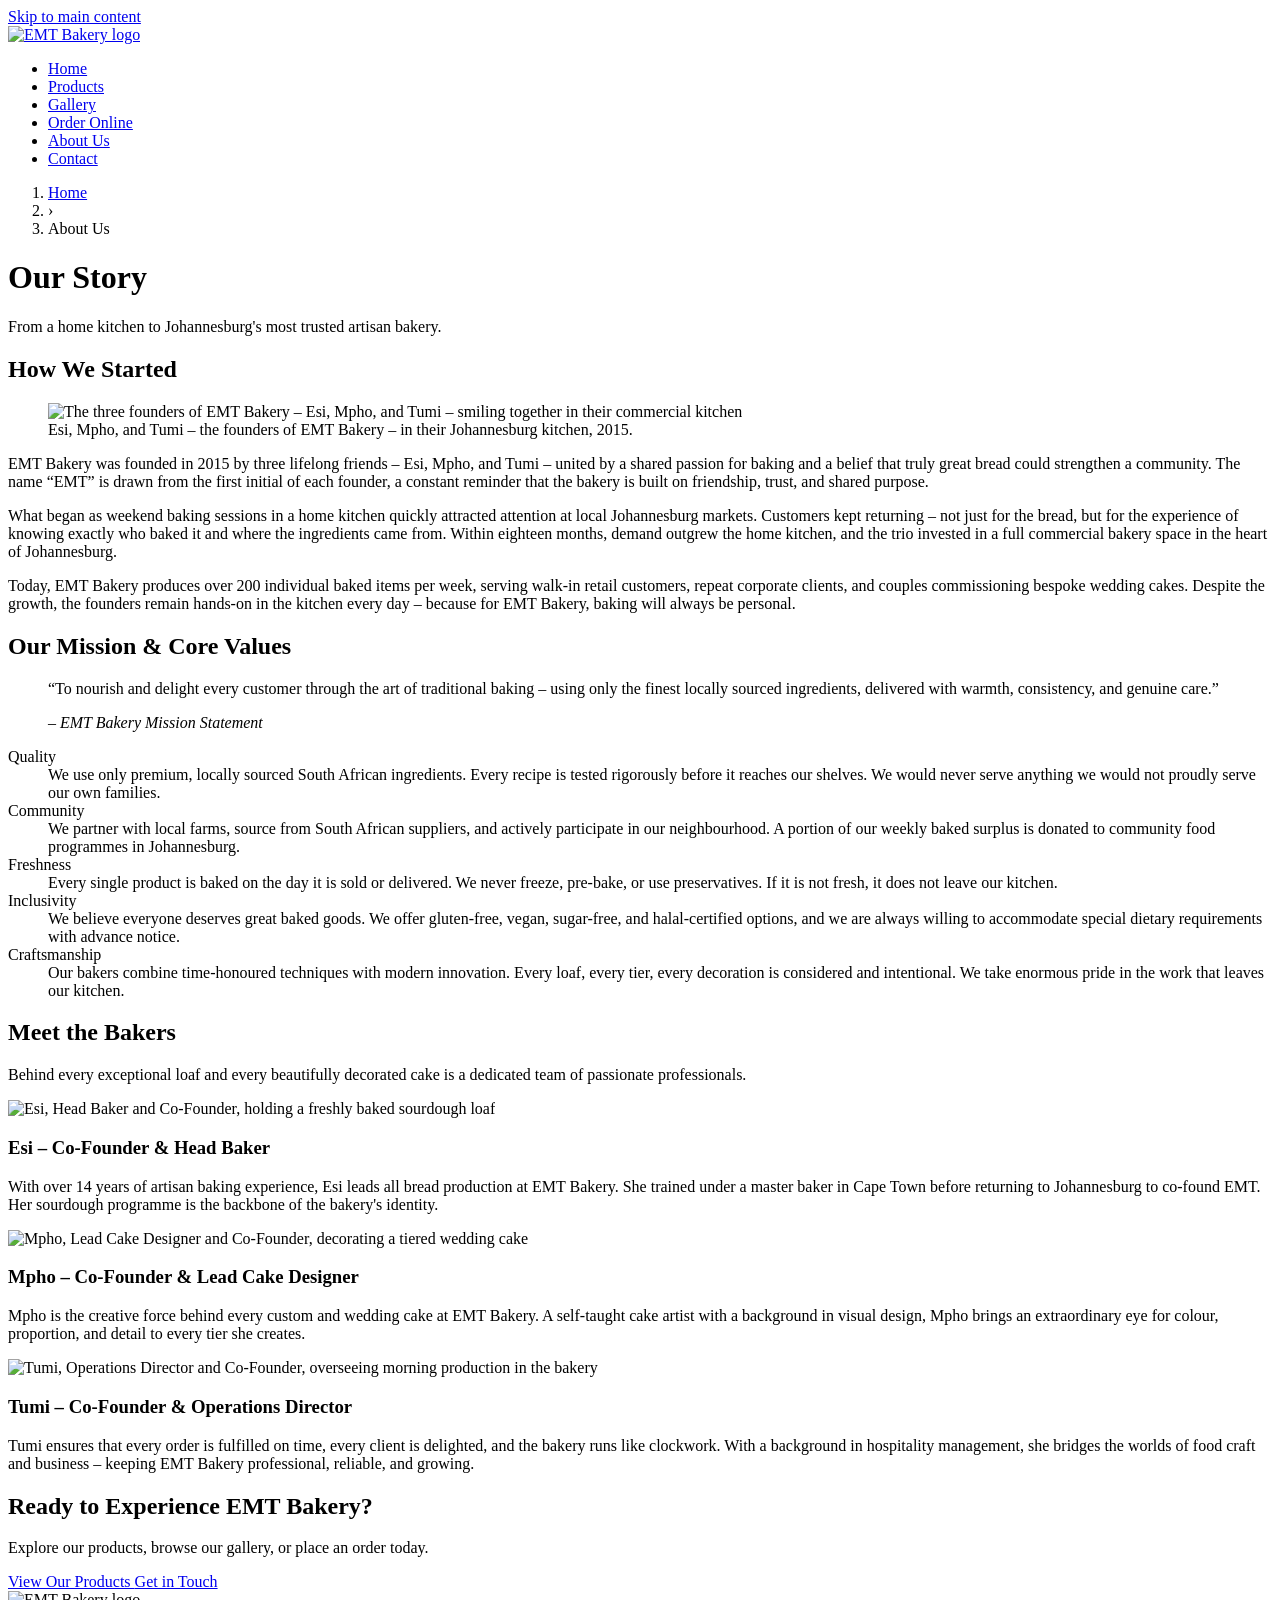
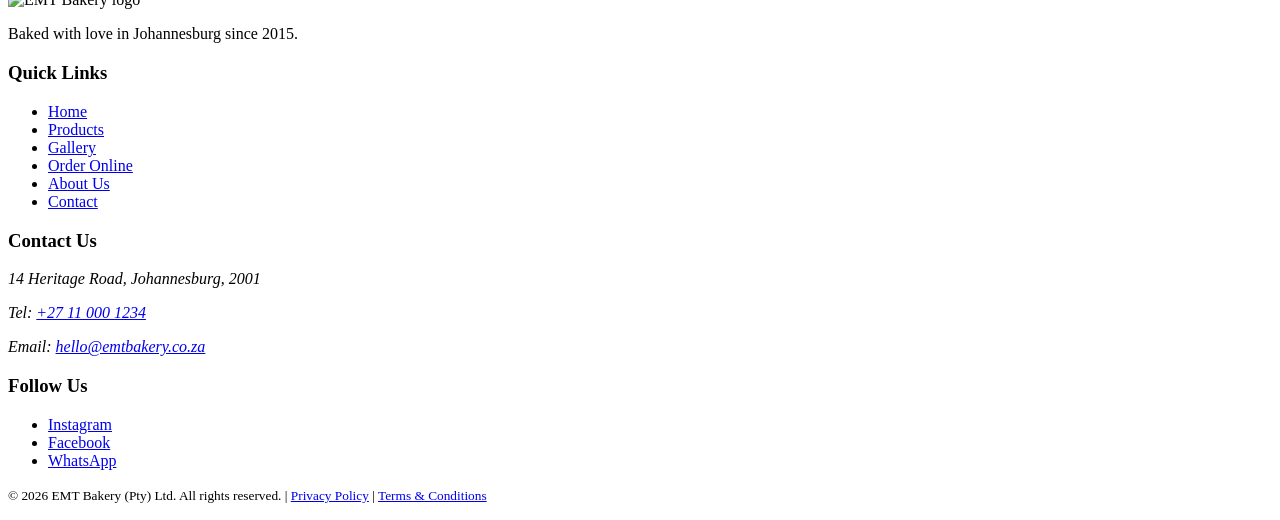
==== about.html @ eea83c15 "Add files via upload Part One: HTML skeleton, folder structure, and project planning files"" ====
<!DOCTYPE html>
<!--
  ============================================================
  FILE        : about.html
  PROJECT     : EMT Bakery – Official Website
  PAGE        : About Us
  AUTHOR      : [Student Name] | IIE Rosebank College
  MODULE      : WEDE5020 – Web Development
  DATE        : April 2026
  DESCRIPTION : Semantic HTML5 About Us page shell.
                Covers the bakery's history, mission,
                core values, and team introductions.
  ============================================================
-->
<html lang="en">

<head>
  <meta charset="UTF-8">
  <meta name="viewport" content="width=device-width, initial-scale=1.0">
  <meta http-equiv="X-UA-Compatible" content="IE=edge">

  <!--
    Unique description per page: This page focuses on brand story
    and trust-building keywords ("local", "Johannesburg", "artisan").
  -->
  <meta name="description"
        content="Learn about EMT Bakery – our story, our bakers, and our commitment to quality artisan baking in Johannesburg since 2015.">

  <meta name="keywords"
        content="about EMT Bakery, bakery Johannesburg history, artisan bakers, local bakery story, fresh bread Johannesburg">

  <meta name="author"  content="EMT Bakery">
  <meta name="robots"  content="index, follow">

  <!-- Open Graph -->
  <meta property="og:type"        content="website">
  <meta property="og:site_name"   content="EMT Bakery">
  <meta property="og:title"       content="About Us | EMT Bakery – Our Story &amp; Team">
  <meta property="og:description" content="Meet the passionate bakers behind EMT Bakery and discover our journey from home kitchen to Johannesburg favourite.">
  <meta property="og:url"         content="https://www.emtbakery.co.za/about.html">
  <meta property="og:image"       content="https://www.emtbakery.co.za/images/founders.jpg">
  <meta property="og:locale"      content="en_ZA">

  <title>About Us | EMT Bakery – Our Story &amp; Team</title>

  <link rel="canonical" href="https://www.emtbakery.co.za/about.html">
  <link rel="icon"      href="favicon.ico" type="image/x-icon">

  <!-- <link rel="stylesheet" href="css/style.css"> -->
  <!-- <link rel="stylesheet" href="css/responsive.css"> -->
</head>

<body>

  <a class="skip-link" href="#main-content">Skip to main content</a>

  <!-- ============================================================
       NAVIGATION
       aria-current="page" is placed on the About Us link because
       this is the active page. All other links have no aria-current.
       ============================================================ -->
  <nav role="navigation" aria-label="Primary Navigation">
    <div class="nav-brand">
      <a href="index.html" aria-label="EMT Bakery – return to home page">
        <img src="images/logo.png"
             alt="EMT Bakery logo"
             width="150"
             height="60"
             loading="eager">
      </a>
    </div>
    <ul role="list">
      <li><a href="index.html">Home</a></li>
      <li><a href="products.html">Products</a></li>
      <li><a href="gallery.html">Gallery</a></li>
      <li><a href="order.html">Order Online</a></li>
      <li><a href="about.html" aria-current="page">About Us</a></li>
      <li><a href="contact.html">Contact</a></li>
    </ul>
  </nav>

  <!-- ============================================================
       PAGE HEADER
       On inner pages, the <header> serves as a page banner
       with the page title and a breadcrumb trail.
       ============================================================ -->
  <header role="banner" class="page-header">
    <!--
      Breadcrumb navigation: Helps users understand their location
      within the website hierarchy. Also improves SEO by
      generating breadcrumb rich snippets in Google results.
      aria-label="Breadcrumb" identifies it as a breadcrumb nav.
    -->
    <nav aria-label="Breadcrumb" class="breadcrumb">
      <ol role="list">
        <li><a href="index.html">Home</a></li>
        <!--
          aria-hidden="true" on the separator means screen readers
          skip the decorative chevron character.
        -->
        <li aria-hidden="true" class="separator">&rsaquo;</li>
        <!--
          aria-current="page" on the last breadcrumb item identifies
          the current page within the breadcrumb trail.
        -->
        <li><span aria-current="page">About Us</span></li>
      </ol>
    </nav>
    <h1>Our Story</h1>
    <p class="page-subheading">
      From a home kitchen to Johannesburg's most trusted artisan bakery.
    </p>
  </header>

  <!-- ============================================================
       MAIN CONTENT
       ============================================================ -->
  <main id="main-content" role="main">

    <!-- ── SECTION 1: HISTORY ──────────────────────────────────── -->
    <section aria-labelledby="history-heading" class="about-section">

      <h2 id="history-heading">How We Started</h2>

      <!--
        <figure> and <figcaption> are the correct semantic pair
        for images with captions. The figcaption supplements the
        alt text and provides visible context for all users.
      -->
      <figure class="about-figure">
        <img src="images/founders.jpg"
             alt="The three founders of EMT Bakery – Esi, Mpho, and Tumi – smiling together in their commercial kitchen"
             width="700"
             height="450"
             loading="lazy">
        <figcaption>
          Esi, Mpho, and Tumi – the founders of EMT Bakery – in their Johannesburg kitchen, 2015.
        </figcaption>
      </figure>

      <p>
        EMT Bakery was founded in 2015 by three lifelong friends – Esi, Mpho, and Tumi –
        united by a shared passion for baking and a belief that truly great bread could
        strengthen a community. The name &ldquo;EMT&rdquo; is drawn from the first initial
        of each founder, a constant reminder that the bakery is built on friendship,
        trust, and shared purpose.
      </p>
      <p>
        What began as weekend baking sessions in a home kitchen quickly attracted
        attention at local Johannesburg markets. Customers kept returning – not just
        for the bread, but for the experience of knowing exactly who baked it and
        where the ingredients came from. Within eighteen months, demand outgrew
        the home kitchen, and the trio invested in a full commercial bakery space
        in the heart of Johannesburg.
      </p>
      <p>
        Today, EMT Bakery produces over 200 individual baked items per week, serving
        walk-in retail customers, repeat corporate clients, and couples commissioning
        bespoke wedding cakes. Despite the growth, the founders remain hands-on in
        the kitchen every day – because for EMT Bakery, baking will always be personal.
      </p>

    </section><!-- /.about-section -->


    <!-- ── SECTION 2: MISSION & VALUES ─────────────────────────── -->
    <section aria-labelledby="mission-heading" class="mission-section">

      <h2 id="mission-heading">Our Mission &amp; Core Values</h2>

      <!--
        <blockquote> is the semantically correct element for
        an extended quotation. The mission statement is a formal
        declaration that warrants this treatment.
      -->
      <blockquote class="mission-statement">
        <p>
          &ldquo;To nourish and delight every customer through the art of traditional
          baking – using only the finest locally sourced ingredients, delivered with
          warmth, consistency, and genuine care.&rdquo;
        </p>
        <footer>
          <cite>– EMT Bakery Mission Statement</cite>
        </footer>
      </blockquote>

      <!--
        <dl> (Description List) is the correct semantic structure for
        term-definition pairs such as values and their explanations.
        It is more appropriate here than <ul> because each value
        has a corresponding definition.
      -->
      <dl class="values-list">

        <dt>Quality</dt>
        <dd>
          We use only premium, locally sourced South African ingredients.
          Every recipe is tested rigorously before it reaches our shelves.
          We would never serve anything we would not proudly serve our own families.
        </dd>

        <dt>Community</dt>
        <dd>
          We partner with local farms, source from South African suppliers,
          and actively participate in our neighbourhood. A portion of our weekly
          baked surplus is donated to community food programmes in Johannesburg.
        </dd>

        <dt>Freshness</dt>
        <dd>
          Every single product is baked on the day it is sold or delivered.
          We never freeze, pre-bake, or use preservatives. If it is not fresh,
          it does not leave our kitchen.
        </dd>

        <dt>Inclusivity</dt>
        <dd>
          We believe everyone deserves great baked goods. We offer
          gluten-free, vegan, sugar-free, and halal-certified options,
          and we are always willing to accommodate special dietary requirements
          with advance notice.
        </dd>

        <dt>Craftsmanship</dt>
        <dd>
          Our bakers combine time-honoured techniques with modern innovation.
          Every loaf, every tier, every decoration is considered and intentional.
          We take enormous pride in the work that leaves our kitchen.
        </dd>

      </dl>

    </section><!-- /.mission-section -->


    <!-- ── SECTION 3: MEET THE TEAM ─────────────────────────────── -->
    <section aria-labelledby="team-heading" class="team-section">

      <h2 id="team-heading">Meet the Bakers</h2>

      <p class="section-intro">
        Behind every exceptional loaf and every beautifully decorated cake
        is a dedicated team of passionate professionals.
      </p>

      <!--
        Each team member is an <article> – a self-contained,
        independently reusable piece of content.
      -->

      <article class="team-card" aria-labelledby="baker-esi">
        <img src="images/baker-esi.jpg"
             alt="Esi, Head Baker and Co-Founder, holding a freshly baked sourdough loaf"
             width="300"
             height="300"
             loading="lazy">
        <div class="team-card-content">
          <h3 id="baker-esi">Esi – Co-Founder &amp; Head Baker</h3>
          <p>
            With over 14 years of artisan baking experience, Esi leads all bread production
            at EMT Bakery. She trained under a master baker in Cape Town before returning
            to Johannesburg to co-found EMT. Her sourdough programme is the backbone of
            the bakery's identity.
          </p>
        </div>
      </article>

      <article class="team-card" aria-labelledby="baker-mpho">
        <img src="images/baker-mpho.jpg"
             alt="Mpho, Lead Cake Designer and Co-Founder, decorating a tiered wedding cake"
             width="300"
             height="300"
             loading="lazy">
        <div class="team-card-content">
          <h3 id="baker-mpho">Mpho – Co-Founder &amp; Lead Cake Designer</h3>
          <p>
            Mpho is the creative force behind every custom and wedding cake at EMT Bakery.
            A self-taught cake artist with a background in visual design, Mpho brings an
            extraordinary eye for colour, proportion, and detail to every tier she creates.
          </p>
        </div>
      </article>

      <article class="team-card" aria-labelledby="baker-tumi">
        <img src="images/baker-tumi.jpg"
             alt="Tumi, Operations Director and Co-Founder, overseeing morning production in the bakery"
             width="300"
             height="300"
             loading="lazy">
        <div class="team-card-content">
          <h3 id="baker-tumi">Tumi – Co-Founder &amp; Operations Director</h3>
          <p>
            Tumi ensures that every order is fulfilled on time, every client is delighted,
            and the bakery runs like clockwork. With a background in hospitality management,
            she bridges the worlds of food craft and business – keeping EMT Bakery
            professional, reliable, and growing.
          </p>
        </div>
      </article>

    </section><!-- /.team-section -->


    <!-- ── SECTION 4: CALL TO ACTION ───────────────────────────── -->
    <section aria-labelledby="cta-about-heading" class="cta-section">
      <h2 id="cta-about-heading">Ready to Experience EMT Bakery?</h2>
      <p>Explore our products, browse our gallery, or place an order today.</p>
      <a href="products.html" class="btn btn-primary" role="button">
        View Our Products
      </a>
      <a href="contact.html" class="btn btn-secondary" role="button">
        Get in Touch
      </a>
    </section>

  </main><!-- /#main-content -->


  <!-- ============================================================
       FOOTER (consistent across all pages)
       ============================================================ -->
  <footer role="contentinfo" class="site-footer">
    <div class="footer-grid">

      <div class="footer-brand">
        <img src="images/logo-white.png"
             alt="EMT Bakery logo"
             width="120"
             height="48"
             loading="lazy">
        <p>Baked with love in Johannesburg since 2015.</p>
      </div>

      <div class="footer-nav">
        <h3>Quick Links</h3>
        <nav aria-label="Footer Navigation">
          <ul role="list">
            <li><a href="index.html">Home</a></li>
            <li><a href="products.html">Products</a></li>
            <li><a href="gallery.html">Gallery</a></li>
            <li><a href="order.html">Order Online</a></li>
            <li><a href="about.html">About Us</a></li>
            <li><a href="contact.html">Contact</a></li>
          </ul>
        </nav>
      </div>

      <div class="footer-contact">
        <h3>Contact Us</h3>
        <address>
          <p>14 Heritage Road, Johannesburg, 2001</p>
          <p>Tel: <a href="tel:+27110001234">+27 11 000 1234</a></p>
          <p>Email: <a href="mailto:hello@emtbakery.co.za">hello@emtbakery.co.za</a></p>
        </address>
      </div>

      <div class="footer-social">
        <h3>Follow Us</h3>
        <ul role="list" class="social-links">
          <li><a href="https://www.instagram.com/emtbakery" target="_blank" rel="noopener noreferrer" aria-label="Follow EMT Bakery on Instagram (opens in new tab)">Instagram</a></li>
          <li><a href="https://www.facebook.com/emtbakery" target="_blank" rel="noopener noreferrer" aria-label="Follow EMT Bakery on Facebook (opens in new tab)">Facebook</a></li>
          <li><a href="https://wa.me/27820001234" target="_blank" rel="noopener noreferrer" aria-label="Chat with EMT Bakery on WhatsApp (opens in new tab)">WhatsApp</a></li>
        </ul>
      </div>

    </div><!-- /.footer-grid -->

    <div class="footer-bottom">
      <p>
        <small>
          &copy; 2026 EMT Bakery (Pty) Ltd. All rights reserved.
          | <a href="privacy.html">Privacy Policy</a>
          | <a href="terms.html">Terms &amp; Conditions</a>
        </small>
      </p>
    </div>
  </footer>

  <!-- <script src="js/main.js"></script> -->

</body>
</html>
---- css/style.css ----
/*
 * ============================================================
 * FILE        : style.css
 * PROJECT     : EMT Bakery – Official Website
 * AUTHOR      : [Student Name] | IIE Rosebank College
 * MODULE      : WEDE5020 – Web Development
 * DATE        : April 2026
 * DESCRIPTION : Main stylesheet.
 *               ALL CSS to be developed in Phase 2.
 *               This file is a structural placeholder only.
 *
 * PLANNED STRUCTURE (Phase 2):
 *   1.  CSS Custom Properties (variables) – colours, fonts, spacing
 *   2.  CSS Reset / Normalise
 *   3.  Base typography styles
 *   4.  Layout utilities (container, grid, flex helpers)
 *   5.  Accessibility utilities (.sr-only, .skip-link)
 *   6.  Navigation styles
 *   7.  Header & Hero styles
 *   8.  Component styles (cards, buttons, forms, tables)
 *   9.  Page-specific styles
 *   10. Footer styles
 *
 * COLOUR PALETTE (planned):
 *   --color-primary   : #5C3317  (Warm Bakery Brown)
 *   --color-accent    : #C8951A  (Gold)
 *   --color-bg        : #FDF6EC  (Cream)
 *   --color-text      : #333333  (Dark Grey)
 *   --color-text-muted: #666666  (Mid Grey)
 *   --color-white     : #FFFFFF
 *
 * TYPOGRAPHY (planned):
 *   Font Family : 'Lato' (body), 'Playfair Display' (headings)
 *   Base Size   : 16px (1rem)
 *   Scale       : 1.25 Major Third
 * ============================================================
 */

/* Phase 2 – Styles to be added here */
---- css/responsive.css ----
/*
 * ============================================================
 * FILE        : responsive.css
 * PROJECT     : EMT Bakery – Official Website
 * AUTHOR      : [Student Name] | IIE Rosebank College
 * MODULE      : WEDE5020 – Web Development
 * DATE        : April 2026
 * DESCRIPTION : Responsive / media query styles.
 *               ALL styles to be developed in Phase 2.
 *               This file is a structural placeholder only.
 *
 * BREAKPOINTS PLANNED (Mobile-First approach):
 *
 *   Default         : 0px+    (Mobile – single column, base styles)
 *   @media 480px+   : Small phones in landscape
 *   @media 768px+   : Tablets – two-column layouts begin
 *   @media 1024px+  : Small desktops – nav fully horizontal
 *   @media 1200px+  : Large desktops – max content width applied
 *   @media 1440px+  : Wide screens – hero image scales up
 *
 * MOBILE-FIRST METHODOLOGY:
 *   Base styles target mobile.
 *   Media queries ONLY add complexity at larger breakpoints.
 *   This ensures smallest/slowest devices get the lightest code.
 * ============================================================
 */

/* Phase 2 – Responsive media queries to be added here */
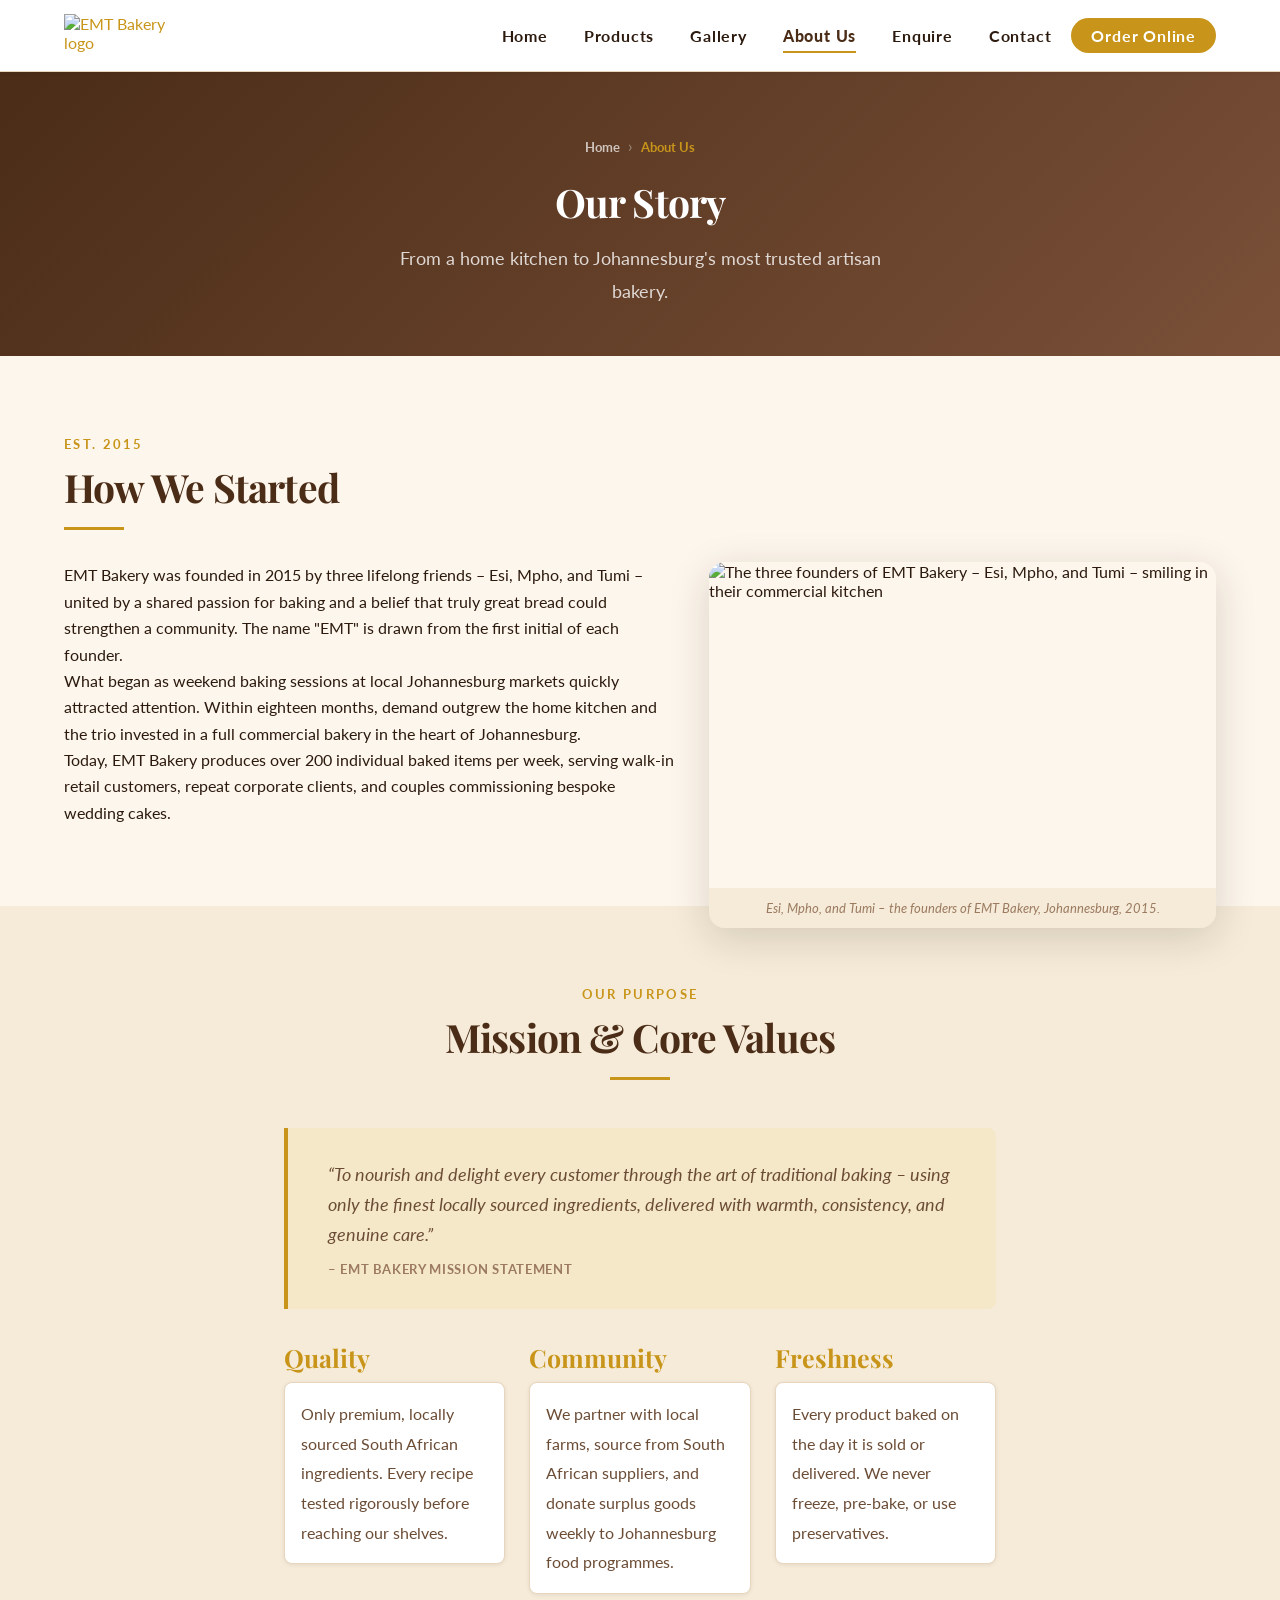
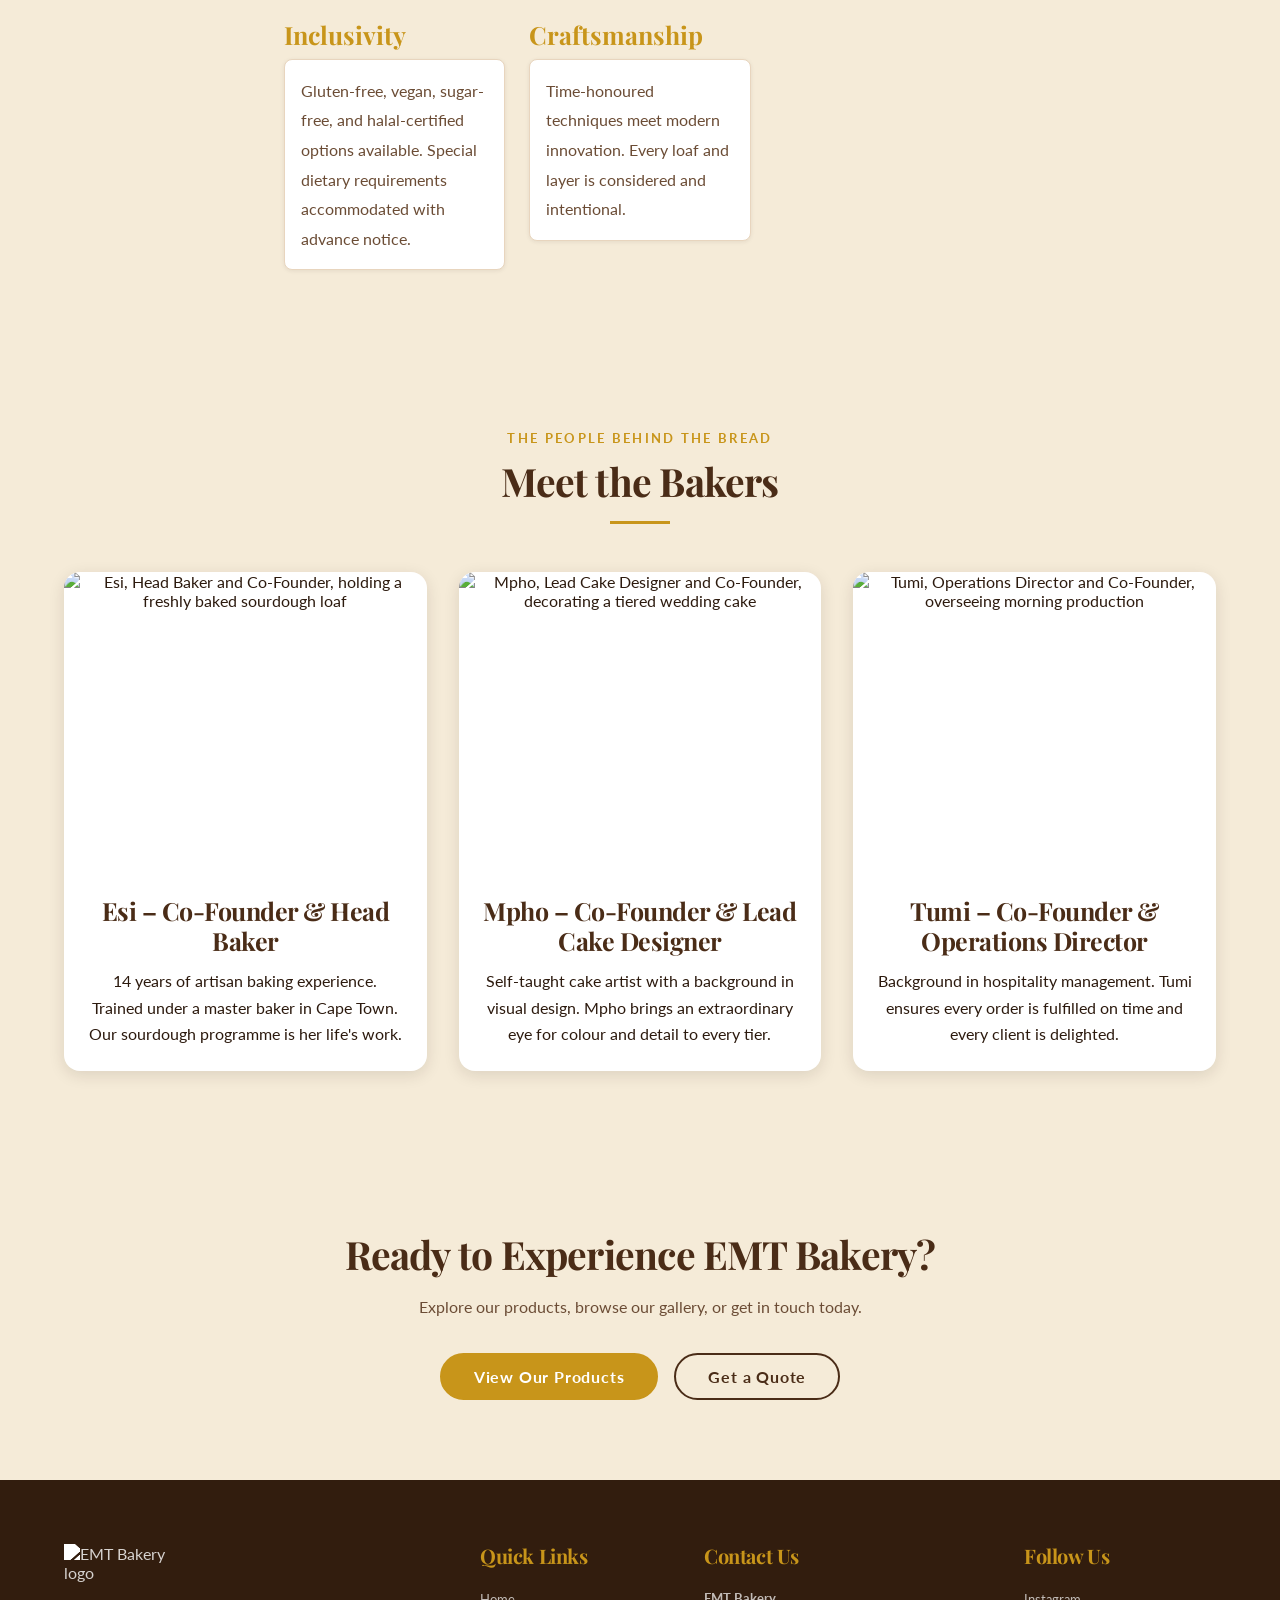
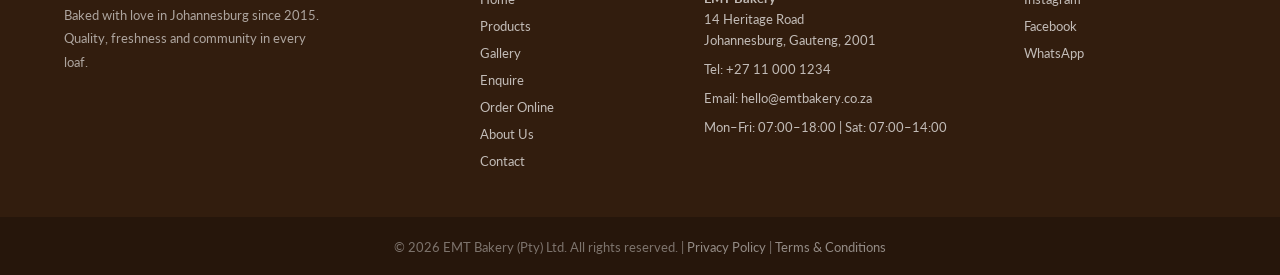
==== commit fa92f861: "Add files via upload push 1" ====
--- a/about.html
+++ b/about.html
@@ -1,336 +1,137 @@
 <!DOCTYPE html>
-<!--
-  ============================================================
-  FILE        : about.html
-  PROJECT     : EMT Bakery – Official Website
-  PAGE        : About Us
-  AUTHOR      : [Student Name] | IIE Rosebank College
-  MODULE      : WEDE5020 – Web Development
-  DATE        : April 2026
-  DESCRIPTION : Semantic HTML5 About Us page shell.
-                Covers the bakery's history, mission,
-                core values, and team introductions.
-  ============================================================
--->
 <html lang="en">
-
 <head>
   <meta charset="UTF-8">
   <meta name="viewport" content="width=device-width, initial-scale=1.0">
   <meta http-equiv="X-UA-Compatible" content="IE=edge">
-
-  <!--
-    Unique description per page: This page focuses on brand story
-    and trust-building keywords ("local", "Johannesburg", "artisan").
-  -->
-  <meta name="description"
-        content="Learn about EMT Bakery – our story, our bakers, and our commitment to quality artisan baking in Johannesburg since 2015.">
-
-  <meta name="keywords"
-        content="about EMT Bakery, bakery Johannesburg history, artisan bakers, local bakery story, fresh bread Johannesburg">
-
-  <meta name="author"  content="EMT Bakery">
-  <meta name="robots"  content="index, follow">
-
-  <!-- Open Graph -->
+  <meta name="description" content="Learn about EMT Bakery – our story, our bakers, and our commitment to quality artisan baking in Johannesburg since 2015.">
+  <meta name="keywords" content="EMT Bakery, fresh bread Johannesburg, custom cakes, wedding cakes, artisan bakery, order cakes online">
+  <meta name="author" content="EMT Bakery">
+  <meta name="robots" content="index, follow">
   <meta property="og:type"        content="website">
   <meta property="og:site_name"   content="EMT Bakery">
   <meta property="og:title"       content="About Us | EMT Bakery – Our Story &amp; Team">
-  <meta property="og:description" content="Meet the passionate bakers behind EMT Bakery and discover our journey from home kitchen to Johannesburg favourite.">
+  <meta property="og:description" content="Learn about EMT Bakery – our story, our bakers, and our commitment to quality artisan baking in Johannesburg since 2015.">
   <meta property="og:url"         content="https://www.emtbakery.co.za/about.html">
-  <meta property="og:image"       content="https://www.emtbakery.co.za/images/founders.jpg">
+  <meta property="og:image"       content="https://www.emtbakery.co.za/images/og-hero.jpg">
   <meta property="og:locale"      content="en_ZA">
-
   <title>About Us | EMT Bakery – Our Story &amp; Team</title>
-
   <link rel="canonical" href="https://www.emtbakery.co.za/about.html">
-  <link rel="icon"      href="favicon.ico" type="image/x-icon">
-
-  <!-- <link rel="stylesheet" href="css/style.css"> -->
-  <!-- <link rel="stylesheet" href="css/responsive.css"> -->
+  <link rel="icon" href="favicon.ico" type="image/x-icon">
+  <link rel="preconnect" href="https://fonts.googleapis.com">
+  <link rel="preconnect" href="https://fonts.gstatic.com" crossorigin>
+  <link href="https://fonts.googleapis.com/css2?family=Playfair+Display:ital,wght@0,400;0,600;0,700;1,400&family=Lato:wght@300;400;700;900&display=swap" rel="stylesheet">
+  <link rel="stylesheet" href="css/style.css">
+  <link rel="stylesheet" href="css/responsive.css">
+  <link rel="stylesheet" href="css/part3.css">
 </head>
-
 <body>
-
   <a class="skip-link" href="#main-content">Skip to main content</a>
-
-  <!-- ============================================================
-       NAVIGATION
-       aria-current="page" is placed on the About Us link because
-       this is the active page. All other links have no aria-current.
-       ============================================================ -->
   <nav role="navigation" aria-label="Primary Navigation">
-    <div class="nav-brand">
-      <a href="index.html" aria-label="EMT Bakery – return to home page">
-        <img src="images/logo.png"
-             alt="EMT Bakery logo"
-             width="150"
-             height="60"
-             loading="eager">
-      </a>
+    <div class="nav-container">
+      <div class="nav-brand">
+        <a href="index.html" aria-label="EMT Bakery home page">
+          <img src="images/logo.png" alt="EMT Bakery logo" width="150" height="60" loading="eager">
+        </a>
+      </div>
+      <button class="nav-toggle" aria-expanded="false" aria-controls="nav-menu" aria-label="Toggle navigation menu">
+        <span class="nav-toggle-bar"></span>
+        <span class="nav-toggle-bar"></span>
+        <span class="nav-toggle-bar"></span>
+      </button>
+      <ul id="nav-menu" class="nav-menu" role="list">
+        <li><a href="index.html">Home</a></li>
+        <li><a href="products.html">Products</a></li>
+        <li><a href="gallery.html">Gallery</a></li>
+        <li><a href="about.html" aria-current="page">About Us</a></li>
+        <li><a href="enquiry.html">Enquire</a></li>
+        <li><a href="contact.html">Contact</a></li>
+        <li><a href="order.html">Order Online</a></li>
+      </ul>
     </div>
-    <ul role="list">
-      <li><a href="index.html">Home</a></li>
-      <li><a href="products.html">Products</a></li>
-      <li><a href="gallery.html">Gallery</a></li>
-      <li><a href="order.html">Order Online</a></li>
-      <li><a href="about.html" aria-current="page">About Us</a></li>
-      <li><a href="contact.html">Contact</a></li>
-    </ul>
   </nav>
-
-  <!-- ============================================================
-       PAGE HEADER
-       On inner pages, the <header> serves as a page banner
-       with the page title and a breadcrumb trail.
-       ============================================================ -->
   <header role="banner" class="page-header">
-    <!--
-      Breadcrumb navigation: Helps users understand their location
-      within the website hierarchy. Also improves SEO by
-      generating breadcrumb rich snippets in Google results.
-      aria-label="Breadcrumb" identifies it as a breadcrumb nav.
-    -->
     <nav aria-label="Breadcrumb" class="breadcrumb">
-      <ol role="list">
-        <li><a href="index.html">Home</a></li>
-        <!--
-          aria-hidden="true" on the separator means screen readers
-          skip the decorative chevron character.
-        -->
-        <li aria-hidden="true" class="separator">&rsaquo;</li>
-        <!--
-          aria-current="page" on the last breadcrumb item identifies
-          the current page within the breadcrumb trail.
-        -->
-        <li><span aria-current="page">About Us</span></li>
-      </ol>
+      <ol role="list"><li><a href="index.html">Home</a></li><li aria-hidden="true" class="separator">&rsaquo;</li><li><span aria-current="page">About Us</span></li></ol>
     </nav>
     <h1>Our Story</h1>
-    <p class="page-subheading">
-      From a home kitchen to Johannesburg's most trusted artisan bakery.
-    </p>
+    <p class="page-subheading">From a home kitchen to Johannesburg's most trusted artisan bakery.</p>
   </header>
-
-  <!-- ============================================================
-       MAIN CONTENT
-       ============================================================ -->
   <main id="main-content" role="main">
-
-    <!-- ── SECTION 1: HISTORY ──────────────────────────────────── -->
-    <section aria-labelledby="history-heading" class="about-section">
-
-      <h2 id="history-heading">How We Started</h2>
-
-      <!--
-        <figure> and <figcaption> are the correct semantic pair
-        for images with captions. The figcaption supplements the
-        alt text and provides visible context for all users.
-      -->
-      <figure class="about-figure">
-        <img src="images/founders.jpg"
-             alt="The three founders of EMT Bakery – Esi, Mpho, and Tumi – smiling together in their commercial kitchen"
-             width="700"
-             height="450"
-             loading="lazy">
-        <figcaption>
-          Esi, Mpho, and Tumi – the founders of EMT Bakery – in their Johannesburg kitchen, 2015.
-        </figcaption>
-      </figure>
-
-      <p>
-        EMT Bakery was founded in 2015 by three lifelong friends – Esi, Mpho, and Tumi –
-        united by a shared passion for baking and a belief that truly great bread could
-        strengthen a community. The name &ldquo;EMT&rdquo; is drawn from the first initial
-        of each founder, a constant reminder that the bakery is built on friendship,
-        trust, and shared purpose.
-      </p>
-      <p>
-        What began as weekend baking sessions in a home kitchen quickly attracted
-        attention at local Johannesburg markets. Customers kept returning – not just
-        for the bread, but for the experience of knowing exactly who baked it and
-        where the ingredients came from. Within eighteen months, demand outgrew
-        the home kitchen, and the trio invested in a full commercial bakery space
-        in the heart of Johannesburg.
-      </p>
-      <p>
-        Today, EMT Bakery produces over 200 individual baked items per week, serving
-        walk-in retail customers, repeat corporate clients, and couples commissioning
-        bespoke wedding cakes. Despite the growth, the founders remain hands-on in
-        the kitchen every day – because for EMT Bakery, baking will always be personal.
-      </p>
-
-    </section><!-- /.about-section -->
-
-
-    <!-- ── SECTION 2: MISSION & VALUES ─────────────────────────── -->
-    <section aria-labelledby="mission-heading" class="mission-section">
-
-      <h2 id="mission-heading">Our Mission &amp; Core Values</h2>
-
-      <!--
-        <blockquote> is the semantically correct element for
-        an extended quotation. The mission statement is a formal
-        declaration that warrants this treatment.
-      -->
-      <blockquote class="mission-statement">
-        <p>
-          &ldquo;To nourish and delight every customer through the art of traditional
-          baking – using only the finest locally sourced ingredients, delivered with
-          warmth, consistency, and genuine care.&rdquo;
-        </p>
-        <footer>
-          <cite>– EMT Bakery Mission Statement</cite>
-        </footer>
-      </blockquote>
-
-      <!--
-        <dl> (Description List) is the correct semantic structure for
-        term-definition pairs such as values and their explanations.
-        It is more appropriate here than <ul> because each value
-        has a corresponding definition.
-      -->
-      <dl class="values-list">
-
-        <dt>Quality</dt>
-        <dd>
-          We use only premium, locally sourced South African ingredients.
-          Every recipe is tested rigorously before it reaches our shelves.
-          We would never serve anything we would not proudly serve our own families.
-        </dd>
-
-        <dt>Community</dt>
-        <dd>
-          We partner with local farms, source from South African suppliers,
-          and actively participate in our neighbourhood. A portion of our weekly
-          baked surplus is donated to community food programmes in Johannesburg.
-        </dd>
-
-        <dt>Freshness</dt>
-        <dd>
-          Every single product is baked on the day it is sold or delivered.
-          We never freeze, pre-bake, or use preservatives. If it is not fresh,
-          it does not leave our kitchen.
-        </dd>
-
-        <dt>Inclusivity</dt>
-        <dd>
-          We believe everyone deserves great baked goods. We offer
-          gluten-free, vegan, sugar-free, and halal-certified options,
-          and we are always willing to accommodate special dietary requirements
-          with advance notice.
-        </dd>
-
-        <dt>Craftsmanship</dt>
-        <dd>
-          Our bakers combine time-honoured techniques with modern innovation.
-          Every loaf, every tier, every decoration is considered and intentional.
-          We take enormous pride in the work that leaves our kitchen.
-        </dd>
-
-      </dl>
-
-    </section><!-- /.mission-section -->
-
-
-    <!-- ── SECTION 3: MEET THE TEAM ─────────────────────────────── -->
-    <section aria-labelledby="team-heading" class="team-section">
-
-      <h2 id="team-heading">Meet the Bakers</h2>
-
-      <p class="section-intro">
-        Behind every exceptional loaf and every beautifully decorated cake
-        is a dedicated team of passionate professionals.
-      </p>
-
-      <!--
-        Each team member is an <article> – a self-contained,
-        independently reusable piece of content.
-      -->
-
-      <article class="team-card" aria-labelledby="baker-esi">
-        <img src="images/baker-esi.jpg"
-             alt="Esi, Head Baker and Co-Founder, holding a freshly baked sourdough loaf"
-             width="300"
-             height="300"
-             loading="lazy">
-        <div class="team-card-content">
-          <h3 id="baker-esi">Esi – Co-Founder &amp; Head Baker</h3>
-          <p>
-            With over 14 years of artisan baking experience, Esi leads all bread production
-            at EMT Bakery. She trained under a master baker in Cape Town before returning
-            to Johannesburg to co-found EMT. Her sourdough programme is the backbone of
-            the bakery's identity.
-          </p>
+    <section aria-labelledby="history-heading" class="about-section section-pad">
+      <div class="container">
+        <span class="section-label">Est. 2015</span>
+        <h2 id="history-heading">How We Started</h2>
+        <div class="divider"></div>
+        <figure class="about-figure">
+          <img src="images/founders.jpg" alt="The three founders of EMT Bakery – Esi, Mpho, and Tumi – smiling in their commercial kitchen" width="700" height="450" loading="lazy">
+          <figcaption>Esi, Mpho, and Tumi – the founders of EMT Bakery, Johannesburg, 2015.</figcaption>
+        </figure>
+        <p>EMT Bakery was founded in 2015 by three lifelong friends – Esi, Mpho, and Tumi – united by a shared passion for baking and a belief that truly great bread could strengthen a community. The name "EMT" is drawn from the first initial of each founder.</p>
+        <p>What began as weekend baking sessions at local Johannesburg markets quickly attracted attention. Within eighteen months, demand outgrew the home kitchen and the trio invested in a full commercial bakery in the heart of Johannesburg.</p>
+        <p>Today, EMT Bakery produces over 200 individual baked items per week, serving walk-in retail customers, repeat corporate clients, and couples commissioning bespoke wedding cakes.</p>
+      </div>
+    </section>
+    <section aria-labelledby="mission-heading" class="section-alt section-pad">
+      <div class="container container--narrow">
+        <div class="section-header text-center">
+          <span class="section-label">Our Purpose</span>
+          <h2 id="mission-heading">Mission &amp; Core Values</h2>
+          <div class="divider divider--center"></div>
         </div>
-      </article>
-
-      <article class="team-card" aria-labelledby="baker-mpho">
-        <img src="images/baker-mpho.jpg"
-             alt="Mpho, Lead Cake Designer and Co-Founder, decorating a tiered wedding cake"
-             width="300"
-             height="300"
-             loading="lazy">
-        <div class="team-card-content">
-          <h3 id="baker-mpho">Mpho – Co-Founder &amp; Lead Cake Designer</h3>
-          <p>
-            Mpho is the creative force behind every custom and wedding cake at EMT Bakery.
-            A self-taught cake artist with a background in visual design, Mpho brings an
-            extraordinary eye for colour, proportion, and detail to every tier she creates.
-          </p>
+        <blockquote class="mission-statement">
+          <p>&ldquo;To nourish and delight every customer through the art of traditional baking – using only the finest locally sourced ingredients, delivered with warmth, consistency, and genuine care.&rdquo;</p>
+          <footer><cite>– EMT Bakery Mission Statement</cite></footer>
+        </blockquote>
+        <dl class="values-list">
+          <div><dt>Quality</dt><dd>Only premium, locally sourced South African ingredients. Every recipe tested rigorously before reaching our shelves.</dd></div>
+          <div><dt>Community</dt><dd>We partner with local farms, source from South African suppliers, and donate surplus goods weekly to Johannesburg food programmes.</dd></div>
+          <div><dt>Freshness</dt><dd>Every product baked on the day it is sold or delivered. We never freeze, pre-bake, or use preservatives.</dd></div>
+          <div><dt>Inclusivity</dt><dd>Gluten-free, vegan, sugar-free, and halal-certified options available. Special dietary requirements accommodated with advance notice.</dd></div>
+          <div><dt>Craftsmanship</dt><dd>Time-honoured techniques meet modern innovation. Every loaf and layer is considered and intentional.</dd></div>
+        </dl>
+      </div>
+    </section>
+    <section aria-labelledby="team-heading" class="team-section section-pad">
+      <div class="container">
+        <div class="section-header text-center">
+          <span class="section-label">The People Behind the Bread</span>
+          <h2 id="team-heading">Meet the Bakers</h2>
+          <div class="divider divider--center"></div>
         </div>
-      </article>
-
-      <article class="team-card" aria-labelledby="baker-tumi">
-        <img src="images/baker-tumi.jpg"
-             alt="Tumi, Operations Director and Co-Founder, overseeing morning production in the bakery"
-             width="300"
-             height="300"
-             loading="lazy">
-        <div class="team-card-content">
-          <h3 id="baker-tumi">Tumi – Co-Founder &amp; Operations Director</h3>
-          <p>
-            Tumi ensures that every order is fulfilled on time, every client is delighted,
-            and the bakery runs like clockwork. With a background in hospitality management,
-            she bridges the worlds of food craft and business – keeping EMT Bakery
-            professional, reliable, and growing.
-          </p>
+        <div class="team-grid">
+          <article class="team-card" aria-labelledby="baker-esi">
+            <img src="images/baker-esi.jpg" alt="Esi, Head Baker and Co-Founder, holding a freshly baked sourdough loaf" width="300" height="300" loading="lazy">
+            <div class="team-card-content"><h3 id="baker-esi">Esi – Co-Founder &amp; Head Baker</h3><p>14 years of artisan baking experience. Trained under a master baker in Cape Town. Our sourdough programme is her life's work.</p></div>
+          </article>
+          <article class="team-card" aria-labelledby="baker-mpho">
+            <img src="images/baker-mpho.jpg" alt="Mpho, Lead Cake Designer and Co-Founder, decorating a tiered wedding cake" width="300" height="300" loading="lazy">
+            <div class="team-card-content"><h3 id="baker-mpho">Mpho – Co-Founder &amp; Lead Cake Designer</h3><p>Self-taught cake artist with a background in visual design. Mpho brings an extraordinary eye for colour and detail to every tier.</p></div>
+          </article>
+          <article class="team-card" aria-labelledby="baker-tumi">
+            <img src="images/baker-tumi.jpg" alt="Tumi, Operations Director and Co-Founder, overseeing morning production" width="300" height="300" loading="lazy">
+            <div class="team-card-content"><h3 id="baker-tumi">Tumi – Co-Founder &amp; Operations Director</h3><p>Background in hospitality management. Tumi ensures every order is fulfilled on time and every client is delighted.</p></div>
+          </article>
         </div>
-      </article>
-
-    </section><!-- /.team-section -->
-
-
-    <!-- ── SECTION 4: CALL TO ACTION ───────────────────────────── -->
+      </div>
+    </section>
     <section aria-labelledby="cta-about-heading" class="cta-section">
-      <h2 id="cta-about-heading">Ready to Experience EMT Bakery?</h2>
-      <p>Explore our products, browse our gallery, or place an order today.</p>
-      <a href="products.html" class="btn btn-primary" role="button">
-        View Our Products
-      </a>
-      <a href="contact.html" class="btn btn-secondary" role="button">
-        Get in Touch
-      </a>
+      <div class="container">
+        <h2 id="cta-about-heading">Ready to Experience EMT Bakery?</h2>
+        <p>Explore our products, browse our gallery, or get in touch today.</p>
+        <div class="btn-group" style="justify-content:center;">
+          <a href="products.html" class="btn btn-primary"   role="button">View Our Products</a>
+          <a href="enquiry.html"  class="btn btn-secondary" role="button">Get a Quote</a>
+        </div>
+      </div>
     </section>
-
-  </main><!-- /#main-content -->
-
-
-  <!-- ============================================================
-       FOOTER (consistent across all pages)
-       ============================================================ -->
+  </main>
   <footer role="contentinfo" class="site-footer">
-    <div class="footer-grid">
-
+    <div class="footer-grid container">
       <div class="footer-brand">
-        <img src="images/logo-white.png"
-             alt="EMT Bakery logo"
-             width="120"
-             height="48"
-             loading="lazy">
-        <p>Baked with love in Johannesburg since 2015.</p>
+        <img src="images/logo-white.png" alt="EMT Bakery logo" width="120" height="48" loading="lazy">
+        <p>Baked with love in Johannesburg since 2015. Quality, freshness and community in every loaf.</p>
       </div>
-
       <div class="footer-nav">
         <h3>Quick Links</h3>
         <nav aria-label="Footer Navigation">
@@ -338,45 +139,36 @@
             <li><a href="index.html">Home</a></li>
             <li><a href="products.html">Products</a></li>
             <li><a href="gallery.html">Gallery</a></li>
+            <li><a href="enquiry.html">Enquire</a></li>
             <li><a href="order.html">Order Online</a></li>
             <li><a href="about.html">About Us</a></li>
             <li><a href="contact.html">Contact</a></li>
           </ul>
         </nav>
       </div>
-
       <div class="footer-contact">
         <h3>Contact Us</h3>
         <address>
-          <p>14 Heritage Road, Johannesburg, 2001</p>
+          <p><strong>EMT Bakery</strong><br>14 Heritage Road<br>Johannesburg, Gauteng, 2001</p>
           <p>Tel: <a href="tel:+27110001234">+27 11 000 1234</a></p>
           <p>Email: <a href="mailto:hello@emtbakery.co.za">hello@emtbakery.co.za</a></p>
+          <p>Mon–Fri: 07:00–18:00 | Sat: 07:00–14:00</p>
         </address>
       </div>
-
       <div class="footer-social">
         <h3>Follow Us</h3>
         <ul role="list" class="social-links">
-          <li><a href="https://www.instagram.com/emtbakery" target="_blank" rel="noopener noreferrer" aria-label="Follow EMT Bakery on Instagram (opens in new tab)">Instagram</a></li>
-          <li><a href="https://www.facebook.com/emtbakery" target="_blank" rel="noopener noreferrer" aria-label="Follow EMT Bakery on Facebook (opens in new tab)">Facebook</a></li>
-          <li><a href="https://wa.me/27820001234" target="_blank" rel="noopener noreferrer" aria-label="Chat with EMT Bakery on WhatsApp (opens in new tab)">WhatsApp</a></li>
+          <li><a href="https://www.instagram.com/emtbakery" target="_blank" rel="noopener noreferrer" aria-label="Instagram (opens in new tab)">Instagram</a></li>
+          <li><a href="https://www.facebook.com/emtbakery" target="_blank" rel="noopener noreferrer" aria-label="Facebook (opens in new tab)">Facebook</a></li>
+          <li><a href="https://wa.me/27820001234" target="_blank" rel="noopener noreferrer" aria-label="WhatsApp (opens in new tab)">WhatsApp</a></li>
         </ul>
       </div>
-
-    </div><!-- /.footer-grid -->
-
+    </div>
     <div class="footer-bottom">
-      <p>
-        <small>
-          &copy; 2026 EMT Bakery (Pty) Ltd. All rights reserved.
-          | <a href="privacy.html">Privacy Policy</a>
-          | <a href="terms.html">Terms &amp; Conditions</a>
-        </small>
-      </p>
+      <p><small>&copy; <span class="copyright-year">2026</span> EMT Bakery (Pty) Ltd. All rights reserved. |
+        <a href="privacy.html">Privacy Policy</a> | <a href="terms.html">Terms &amp; Conditions</a></small></p>
     </div>
   </footer>
-
-  <!-- <script src="js/main.js"></script> -->
-
+  <script src="js/main.js"></script>
 </body>
-</html>
+</html>
--- a/css/style.css
+++ b/css/style.css
@@ -1,39 +1,239 @@
-/*
- * ============================================================
- * FILE        : style.css
- * PROJECT     : EMT Bakery – Official Website
- * AUTHOR      : [Student Name] | IIE Rosebank College
- * MODULE      : WEDE5020 – Web Development
- * DATE        : April 2026
- * DESCRIPTION : Main stylesheet.
- *               ALL CSS to be developed in Phase 2.
- *               This file is a structural placeholder only.
- *
- * PLANNED STRUCTURE (Phase 2):
- *   1.  CSS Custom Properties (variables) – colours, fonts, spacing
- *   2.  CSS Reset / Normalise
- *   3.  Base typography styles
- *   4.  Layout utilities (container, grid, flex helpers)
- *   5.  Accessibility utilities (.sr-only, .skip-link)
- *   6.  Navigation styles
- *   7.  Header & Hero styles
- *   8.  Component styles (cards, buttons, forms, tables)
- *   9.  Page-specific styles
- *   10. Footer styles
- *
- * COLOUR PALETTE (planned):
- *   --color-primary   : #5C3317  (Warm Bakery Brown)
- *   --color-accent    : #C8951A  (Gold)
- *   --color-bg        : #FDF6EC  (Cream)
- *   --color-text      : #333333  (Dark Grey)
- *   --color-text-muted: #666666  (Mid Grey)
- *   --color-white     : #FFFFFF
- *
- * TYPOGRAPHY (planned):
- *   Font Family : 'Lato' (body), 'Playfair Display' (headings)
- *   Base Size   : 16px (1rem)
- *   Scale       : 1.25 Major Third
- * ============================================================
- */
-
-/* Phase 2 – Styles to be added here */
+/* ============================================================
+   EMT Bakery – style.css | Parts 1, 2 & 3
+   Author: [Student Name] | IIE Rosebank College | WEDE5020
+   ============================================================ */
+@import url('https://fonts.googleapis.com/css2?family=Playfair+Display:ital,wght@0,400;0,600;0,700;1,400&family=Lato:wght@300;400;700;900&display=swap');
+:root {
+  --clr-primary:#4A2C17;--clr-primary-dark:#321D0E;--clr-primary-light:#7A5038;
+  --clr-accent:#C8951A;--clr-accent-dark:#A87A14;--clr-accent-light:#F5E8C8;
+  --clr-cream:#FDF6EC;--clr-cream-alt:#F5EBD8;--clr-surface:#FFFFFF;
+  --clr-text:#2C1A0E;--clr-text-secondary:#6B4C35;--clr-text-muted:#9B7A60;
+  --clr-border:#E8D5BE;--clr-border-dark:#C9B299;
+  --clr-success:#2D6A4F;--clr-error:#C1121F;
+  --clr-overlay:rgba(44,26,14,0.70);
+  --ff-heading:'Playfair Display',Georgia,serif;
+  --ff-body:'Lato','Segoe UI',Arial,sans-serif;
+  --fs-xs:.64rem;--fs-sm:.8rem;--fs-base:1rem;--fs-md:1.125rem;--fs-lg:1.25rem;
+  --fs-xl:1.563rem;--fs-2xl:1.953rem;--fs-3xl:2.441rem;--fs-4xl:3.052rem;--fs-5xl:3.815rem;
+  --lh-tight:1.2;--lh-snug:1.35;--lh-normal:1.65;--lh-loose:1.85;
+  --ls-tight:-.02em;--ls-wide:.05em;--ls-wider:.10em;--ls-widest:.18em;
+  --sp-1:.25rem;--sp-2:.5rem;--sp-3:.75rem;--sp-4:1rem;--sp-5:1.25rem;
+  --sp-6:1.5rem;--sp-8:2rem;--sp-10:2.5rem;--sp-12:3rem;--sp-16:4rem;--sp-20:5rem;
+  --max-w:1200px;--max-w-narrow:760px;--nav-h:72px;
+  --radius-sm:4px;--radius-md:8px;--radius-lg:16px;--radius-xl:24px;--radius-pill:9999px;
+  --shadow-sm:0 1px 4px rgba(44,26,14,.08);--shadow-md:0 4px 16px rgba(44,26,14,.12);
+  --shadow-lg:0 10px 40px rgba(44,26,14,.16);--shadow-xl:0 20px 64px rgba(44,26,14,.22);
+  --transition:240ms ease;--transition-slow:400ms ease;
+}
+*,*::before,*::after{box-sizing:border-box;margin:0;padding:0}
+ul[role="list"],ol[role="list"]{list-style:none}
+img,video,svg{display:block;max-width:100%}
+input,textarea,select,button{font:inherit}
+button{cursor:pointer;background:none;border:none}
+p{line-height:var(--lh-normal)}
+html{scroll-behavior:smooth;font-size:100%}
+body{font-family:var(--ff-body);font-size:var(--fs-base);color:var(--clr-text);background:var(--clr-cream);-webkit-font-smoothing:antialiased;padding-top:var(--nav-h)}
+h1,h2,h3,h4,h5,h6{font-family:var(--ff-heading);font-weight:700;line-height:var(--lh-tight);letter-spacing:var(--ls-tight);color:var(--clr-primary)}
+h1{font-size:var(--fs-4xl)}h2{font-size:var(--fs-3xl)}h3{font-size:var(--fs-2xl)}h4{font-size:var(--fs-xl)}
+a{color:var(--clr-accent);text-decoration:none;transition:color var(--transition)}
+a:hover{color:var(--clr-accent-dark);text-decoration:underline}
+strong{font-weight:700}small{font-size:var(--fs-sm)}
+blockquote{border-left:4px solid var(--clr-accent);padding-left:var(--sp-6);margin:var(--sp-8) 0;font-style:italic;color:var(--clr-text-secondary)}
+blockquote p{font-size:var(--fs-md)}
+blockquote cite{display:block;margin-top:var(--sp-3);font-size:var(--fs-sm);font-style:normal;font-weight:700;color:var(--clr-text-muted);letter-spacing:var(--ls-wide);text-transform:uppercase}
+address{font-style:normal;line-height:var(--lh-loose)}
+address p{margin-bottom:var(--sp-2)}
+.container{width:100%;max-width:var(--max-w);margin-inline:auto;padding-inline:var(--sp-6)}
+.container--narrow{max-width:var(--max-w-narrow);margin-inline:auto;padding-inline:var(--sp-6)}
+.text-center{text-align:center}.section-pad{padding-block:var(--sp-20)}
+.divider{width:60px;height:3px;background:var(--clr-accent);margin:var(--sp-4) 0 var(--sp-8)}
+.divider--center{margin-inline:auto;margin-bottom:var(--sp-8)}
+.section-label{display:block;font-size:var(--fs-sm);font-weight:700;letter-spacing:var(--ls-widest);text-transform:uppercase;color:var(--clr-accent);margin-bottom:var(--sp-3)}
+.section-intro{font-size:var(--fs-md);color:var(--clr-text-secondary);max-width:650px;margin-bottom:var(--sp-10);line-height:var(--lh-loose)}
+.section-header{text-align:center;max-width:650px;margin-inline:auto;margin-bottom:var(--sp-12)}
+.section-header h2{margin-bottom:var(--sp-4)}
+.section-alt{background-color:var(--clr-cream-alt)}
+.section-dark{background-color:var(--clr-primary);color:var(--clr-surface)}
+.sr-only{position:absolute;width:1px;height:1px;padding:0;margin:-1px;overflow:hidden;clip:rect(0,0,0,0);white-space:nowrap;border-width:0}
+.skip-link{position:absolute;top:-100%;left:var(--sp-4);z-index:9999;padding:var(--sp-3) var(--sp-6);background:var(--clr-primary);color:#fff;font-weight:700;border-radius:var(--radius-md);text-decoration:none;transition:top var(--transition)}
+.skip-link:focus{top:var(--sp-4);outline:3px solid var(--clr-accent);outline-offset:2px}
+:focus-visible{outline:3px solid var(--clr-accent);outline-offset:3px;border-radius:var(--radius-sm)}
+nav[aria-label="Primary Navigation"]{position:fixed;top:0;left:0;right:0;z-index:1000;height:var(--nav-h);background:var(--clr-surface);border-bottom:1px solid var(--clr-border);box-shadow:var(--shadow-sm)}
+.nav-container{display:flex;justify-content:space-between;align-items:center;height:100%;max-width:var(--max-w);margin-inline:auto;padding-inline:var(--sp-6)}
+.nav-brand a{display:flex;align-items:center;gap:var(--sp-3);text-decoration:none}
+.nav-brand img{height:44px;width:auto}
+.nav-menu{display:flex;align-items:center;gap:var(--sp-1);list-style:none}
+.nav-menu a{display:block;padding:var(--sp-2) var(--sp-4);font-size:var(--fs-base);font-weight:700;letter-spacing:var(--ls-wide);color:var(--clr-text);text-decoration:none;border-radius:var(--radius-md);transition:color var(--transition),background-color var(--transition);position:relative}
+.nav-menu a::after{content:'';position:absolute;bottom:0;left:var(--sp-4);right:var(--sp-4);height:2px;background:var(--clr-accent);transform:scaleX(0);transform-origin:left;transition:transform var(--transition)}
+.nav-menu a:hover{color:var(--clr-primary);background:var(--clr-accent-light);text-decoration:none}
+.nav-menu a:hover::after,.nav-menu a[aria-current="page"]::after{transform:scaleX(1)}
+.nav-menu a[aria-current="page"]{color:var(--clr-primary);font-weight:900}
+.nav-menu li:last-child a{background:var(--clr-accent);color:#fff;padding:var(--sp-2) var(--sp-5);border-radius:var(--radius-pill)}
+.nav-menu li:last-child a:hover{background:var(--clr-accent-dark);color:#fff}
+.nav-menu li:last-child a::after{display:none}
+.nav-toggle{display:none;flex-direction:column;justify-content:center;gap:5px;width:40px;height:40px;padding:var(--sp-2);background:transparent;border:2px solid var(--clr-border);border-radius:var(--radius-md);cursor:pointer}
+.nav-toggle-bar{display:block;width:100%;height:2px;background:var(--clr-primary);border-radius:2px;transition:transform var(--transition),opacity var(--transition)}
+.btn{display:inline-flex;align-items:center;justify-content:center;gap:var(--sp-2);padding:var(--sp-3) var(--sp-8);font-family:var(--ff-body);font-size:var(--fs-base);font-weight:700;letter-spacing:var(--ls-wide);text-decoration:none;border-radius:var(--radius-pill);border:2px solid transparent;cursor:pointer;transition:background-color var(--transition),color var(--transition),border-color var(--transition),box-shadow var(--transition),transform var(--transition);white-space:nowrap}
+.btn:hover{transform:translateY(-2px);box-shadow:var(--shadow-md);text-decoration:none}
+.btn:active{transform:translateY(0);box-shadow:var(--shadow-sm)}
+.btn-primary{background:var(--clr-accent);color:#fff;border-color:var(--clr-accent)}
+.btn-primary:hover{background:var(--clr-accent-dark);border-color:var(--clr-accent-dark);color:#fff}
+.btn-secondary{background:transparent;color:var(--clr-primary);border-color:var(--clr-primary)}
+.btn-secondary:hover{background:var(--clr-primary);color:#fff}
+.btn-outline{background:transparent;color:var(--clr-accent);border-color:var(--clr-accent)}
+.btn-outline:hover{background:var(--clr-accent);color:#fff}
+.btn-large{padding:var(--sp-4) var(--sp-12);font-size:var(--fs-md)}
+.btn-block{width:100%;display:flex}
+.btn-group{display:flex;flex-wrap:wrap;gap:var(--sp-4);align-items:center}
+.form-group{display:flex;flex-direction:column;gap:var(--sp-2);margin-bottom:var(--sp-6)}
+.form-group label{font-size:var(--fs-base);font-weight:700;color:var(--clr-text)}
+.form-group input,.form-group textarea,.form-group select{width:100%;padding:var(--sp-3) var(--sp-4);font-size:var(--fs-base);color:var(--clr-text);background:var(--clr-surface);border:2px solid var(--clr-border);border-radius:var(--radius-md);transition:border-color var(--transition),box-shadow var(--transition)}
+.form-group input:focus,.form-group textarea:focus,.form-group select:focus{outline:none;border-color:var(--clr-accent);box-shadow:0 0 0 3px rgba(200,149,26,.2)}
+.form-group textarea{resize:vertical;min-height:140px}
+.form-hint{font-size:var(--fs-sm);color:var(--clr-text-muted);line-height:var(--lh-snug)}
+.required-marker{color:var(--clr-error);font-weight:700;margin-left:2px}
+.required-note{font-size:var(--fs-sm);color:var(--clr-text-muted);margin-bottom:var(--sp-6)}
+.form-group--checkbox,.form-group--radio{flex-direction:row;align-items:flex-start;gap:var(--sp-3)}
+.form-group--checkbox input[type="checkbox"],.form-group--radio input[type="radio"]{width:18px;height:18px;flex-shrink:0;margin-top:3px;accent-color:var(--clr-accent)}
+fieldset{border:2px solid var(--clr-border);border-radius:var(--radius-lg);padding:var(--sp-6);margin-bottom:var(--sp-8)}
+legend{padding:0 var(--sp-3);font-family:var(--ff-heading);font-size:var(--fs-lg);font-weight:700;color:var(--clr-primary)}
+.hero-section{position:relative;min-height:88vh;display:flex;align-items:center;justify-content:flex-start;overflow:hidden}
+.hero-image{position:absolute;inset:0;width:100%;height:100%;object-fit:cover;object-position:center;z-index:0}
+.hero-section::after{content:'';position:absolute;inset:0;background:var(--clr-overlay);z-index:1}
+.hero-content{position:relative;z-index:2;max-width:680px;padding:var(--sp-16) var(--sp-8) var(--sp-16) var(--sp-16)}
+.hero-content h1{font-size:var(--fs-5xl);color:#fff;line-height:var(--lh-tight);letter-spacing:var(--ls-tight);margin-bottom:var(--sp-5);text-shadow:0 2px 16px rgba(0,0,0,.3)}
+.hero-subheading{font-size:var(--fs-md);color:rgba(255,255,255,.9);margin-bottom:var(--sp-8);line-height:var(--lh-loose);max-width:520px}
+section{padding-block:var(--sp-20)}
+.featured-section{background:var(--clr-surface)}
+.product-grid{display:grid;grid-template-columns:repeat(auto-fit,minmax(260px,1fr));gap:var(--sp-8)}
+.product-card{background:var(--clr-surface);border:1px solid var(--clr-border);border-radius:var(--radius-lg);overflow:hidden;box-shadow:var(--shadow-sm);transition:transform var(--transition),box-shadow var(--transition);display:flex;flex-direction:column}
+.product-card:hover{transform:translateY(-6px);box-shadow:var(--shadow-lg)}
+.product-card figure{width:100%;aspect-ratio:4/3;overflow:hidden;position:relative}
+.product-card figure img{width:100%;height:100%;object-fit:cover;transition:transform var(--transition-slow)}
+.product-card:hover figure img{transform:scale(1.06)}
+.card-content{padding:var(--sp-6);display:flex;flex-direction:column;flex:1}
+.card-content h3{font-size:var(--fs-xl);margin-bottom:var(--sp-3)}
+.card-content p{font-size:var(--fs-base);color:var(--clr-text-secondary);line-height:var(--lh-normal);flex:1;margin-bottom:var(--sp-4)}
+.price{font-size:var(--fs-md);color:var(--clr-accent);margin:var(--sp-3) 0}
+.why-section{background:var(--clr-cream-alt)}
+.benefits-list{display:grid;grid-template-columns:repeat(auto-fit,minmax(280px,1fr));gap:var(--sp-5);list-style:none}
+.benefits-list li{background:var(--clr-surface);border-left:4px solid var(--clr-accent);border-radius:0 var(--radius-md) var(--radius-md) 0;padding:var(--sp-5) var(--sp-6);font-size:var(--fs-base);line-height:var(--lh-normal);color:var(--clr-text-secondary);box-shadow:var(--shadow-sm);transition:box-shadow var(--transition)}
+.benefits-list li:hover{box-shadow:var(--shadow-md)}
+.testimonials-section{background:var(--clr-primary)}
+.testimonials-grid{display:grid;grid-template-columns:repeat(auto-fit,minmax(280px,1fr));gap:var(--sp-6)}
+.testimonials-section blockquote{background:rgba(255,255,255,.08);border-left:4px solid var(--clr-accent);border-radius:var(--radius-md);padding:var(--sp-6);margin:0}
+.testimonials-section blockquote p{color:rgba(255,255,255,.9);font-size:var(--fs-md)}
+.testimonials-section blockquote footer{background:none;border:none;padding:0;margin-top:var(--sp-4)}
+.testimonials-section cite{color:var(--clr-accent);font-size:var(--fs-sm);letter-spacing:var(--ls-wide)}
+.newsletter-section{background:var(--clr-accent-light);text-align:center}
+.newsletter-form{display:flex;gap:var(--sp-3);max-width:460px;margin-inline:auto;flex-wrap:wrap}
+.newsletter-form input[type="email"]{flex:1;min-width:200px;padding:var(--sp-3) var(--sp-5);border:2px solid var(--clr-border-dark);border-radius:var(--radius-pill);background:var(--clr-surface)}
+.page-header{background:linear-gradient(135deg,var(--clr-primary) 0%,var(--clr-primary-light) 100%);padding:var(--sp-16) var(--sp-6) var(--sp-12);text-align:center}
+.page-header h1{color:#fff;font-size:var(--fs-4xl);margin-bottom:var(--sp-4)}
+.page-subheading{color:rgba(255,255,255,.8);font-size:var(--fs-md);max-width:540px;margin-inline:auto;line-height:var(--lh-loose)}
+.breadcrumb{display:flex;justify-content:center;margin-bottom:var(--sp-6)}
+.breadcrumb ol{display:flex;align-items:center;gap:var(--sp-2);list-style:none}
+.breadcrumb a{color:rgba(255,255,255,.7);font-size:var(--fs-sm);font-weight:700;transition:color var(--transition)}
+.breadcrumb a:hover{color:var(--clr-accent);text-decoration:none}
+.breadcrumb .separator{color:rgba(255,255,255,.4)}
+.breadcrumb [aria-current="page"]{color:var(--clr-accent);font-size:var(--fs-sm);font-weight:700}
+.about-figure{float:right;width:45%;margin:0 0 var(--sp-6) var(--sp-8);border-radius:var(--radius-lg);overflow:hidden;box-shadow:var(--shadow-lg)}
+.about-figure img{width:100%;height:auto}
+.about-figure figcaption{padding:var(--sp-3) var(--sp-4);font-size:var(--fs-sm);color:var(--clr-text-muted);background:var(--clr-cream-alt);font-style:italic;text-align:center}
+.mission-statement{border-left-color:var(--clr-accent);background:var(--clr-accent-light);border-radius:0 var(--radius-md) var(--radius-md) 0;padding:var(--sp-8) var(--sp-8) var(--sp-8) var(--sp-10);font-size:var(--fs-xl)}
+.values-list{display:grid;grid-template-columns:repeat(auto-fit,minmax(260px,1fr));gap:var(--sp-6);margin-top:var(--sp-8)}
+.values-list dt{font-family:var(--ff-heading);font-size:var(--fs-xl);font-weight:700;color:var(--clr-accent);margin-bottom:var(--sp-2)}
+.values-list dd{font-size:var(--fs-base);color:var(--clr-text-secondary);line-height:var(--lh-loose);padding:var(--sp-4);background:var(--clr-surface);border:1px solid var(--clr-border);border-radius:var(--radius-md);box-shadow:var(--shadow-sm)}
+.team-section{background:var(--clr-cream-alt)}
+.team-grid{display:grid;grid-template-columns:repeat(auto-fit,minmax(240px,1fr));gap:var(--sp-8);margin-top:var(--sp-10)}
+.team-card{background:var(--clr-surface);border-radius:var(--radius-lg);overflow:hidden;box-shadow:var(--shadow-md);transition:transform var(--transition),box-shadow var(--transition);text-align:center}
+.team-card:hover{transform:translateY(-4px);box-shadow:var(--shadow-lg)}
+.team-card img{width:100%;aspect-ratio:1/1;object-fit:cover}
+.team-card-content{padding:var(--sp-6)}
+.team-card-content h3{font-size:var(--fs-xl);margin-bottom:var(--sp-3)}
+.contact-layout{display:grid;grid-template-areas:"form sidebar";grid-template-columns:3fr 2fr;gap:var(--sp-12);align-items:start}
+.contact-form-section{grid-area:form}
+.contact-info-sidebar{grid-area:sidebar}
+.contact-form{background:var(--clr-surface);border:1px solid var(--clr-border);border-radius:var(--radius-xl);padding:var(--sp-10);box-shadow:var(--shadow-md)}
+.contact-info-sidebar>section{background:var(--clr-surface);border:1px solid var(--clr-border);border-radius:var(--radius-lg);padding:var(--sp-6);box-shadow:var(--shadow-sm);margin-bottom:var(--sp-6)}
+.contact-info-sidebar h2{font-size:var(--fs-xl);margin-bottom:var(--sp-4);padding-bottom:var(--sp-3);border-bottom:2px solid var(--clr-accent-light)}
+.map-placeholder{height:220px;background:var(--clr-cream-alt);border:2px dashed var(--clr-border);border-radius:var(--radius-md);display:flex;align-items:center;justify-content:center;color:var(--clr-text-muted);font-style:italic;font-size:var(--fs-sm);text-align:center;padding:var(--sp-4)}
+.gallery-filter-nav ul{display:flex;flex-wrap:wrap;gap:var(--sp-3);justify-content:center;margin-bottom:var(--sp-10)}
+.gallery-category{margin-bottom:var(--sp-16)}
+.gallery-category h3{font-size:var(--fs-2xl);margin-bottom:var(--sp-6);padding-bottom:var(--sp-4);border-bottom:2px solid var(--clr-border)}
+.gallery-grid{display:grid;grid-template-columns:repeat(3,1fr);gap:var(--sp-5)}
+.gallery-item{border-radius:var(--radius-lg);overflow:hidden;box-shadow:var(--shadow-sm);transition:transform var(--transition),box-shadow var(--transition);background:var(--clr-surface)}
+.gallery-item:hover{transform:scale(1.02);box-shadow:var(--shadow-lg)}
+.gallery-item img{width:100%;aspect-ratio:4/3;object-fit:cover;display:block}
+.gallery-item figcaption{padding:var(--sp-3) var(--sp-4);font-size:var(--fs-sm);color:var(--clr-text-muted);font-style:italic;text-align:center;background:var(--clr-cream-alt)}
+.step-indicator{background:var(--clr-surface);border-bottom:1px solid var(--clr-border);padding:var(--sp-5) var(--sp-6);position:sticky;top:var(--nav-h);z-index:100}
+.step-indicator ol{display:flex;justify-content:center;gap:var(--sp-2);list-style:none;flex-wrap:wrap}
+.step{display:flex;align-items:center;gap:var(--sp-2);padding:var(--sp-2) var(--sp-4);border-radius:var(--radius-pill);font-size:var(--fs-sm);font-weight:700;color:var(--clr-text-muted);background:var(--clr-cream-alt)}
+.step--active{background:var(--clr-accent);color:#fff}
+.step-number{display:inline-flex;align-items:center;justify-content:center;width:22px;height:22px;background:rgba(255,255,255,.3);border-radius:50%;font-size:var(--fs-xs)}
+.order-layout{display:grid;grid-template-areas:"form summary";grid-template-columns:3fr 1fr;gap:var(--sp-8);align-items:start;padding-block:var(--sp-10)}
+.order-form-column{grid-area:form}
+.order-summary-sidebar{grid-area:summary}
+.order-step{padding:var(--sp-8) 0}
+.order-step h2{font-size:var(--fs-2xl);margin-bottom:var(--sp-6);padding-bottom:var(--sp-4);border-bottom:2px solid var(--clr-border)}
+.tab-btn{padding:var(--sp-2) var(--sp-5);background:var(--clr-cream-alt);border:2px solid var(--clr-border);border-radius:var(--radius-pill);font-weight:700;font-size:var(--fs-sm);cursor:pointer;transition:all var(--transition);color:var(--clr-text)}
+.tab-btn--active,.tab-btn:hover{background:var(--clr-accent);border-color:var(--clr-accent);color:#fff}
+.product-filter-tabs{display:flex;gap:var(--sp-2);flex-wrap:wrap;margin-bottom:var(--sp-6)}
+.order-product-item{display:flex;align-items:center;gap:var(--sp-5);padding:var(--sp-4);border:1px solid var(--clr-border);border-radius:var(--radius-lg);background:var(--clr-surface);margin-bottom:var(--sp-4);transition:border-color var(--transition)}
+.order-product-item:hover{border-color:var(--clr-accent);box-shadow:var(--shadow-sm)}
+.order-product-item img{width:90px;height:70px;object-fit:cover;border-radius:var(--radius-md);flex-shrink:0}
+.product-item-details{flex:1}
+.product-item-details h3{font-size:var(--fs-lg);margin-bottom:var(--sp-1)}
+.product-item-details p{font-size:var(--fs-sm);color:var(--clr-text-secondary);margin-bottom:0}
+.product-item-quantity{display:flex;align-items:center;gap:var(--sp-2)}
+.product-item-quantity label{font-size:var(--fs-sm);font-weight:700;white-space:nowrap}
+.product-item-quantity input{width:70px;text-align:center;padding:var(--sp-2) var(--sp-3);border:2px solid var(--clr-border);border-radius:var(--radius-md)}
+.order-summary-box{background:var(--clr-surface);border:2px solid var(--clr-border);border-radius:var(--radius-xl);padding:var(--sp-6);position:sticky;top:calc(var(--nav-h) + var(--sp-4))}
+.order-summary-box h2{font-size:var(--fs-xl);margin-bottom:var(--sp-5);padding-bottom:var(--sp-3);border-bottom:2px solid var(--clr-border)}
+.order-totals{margin-top:var(--sp-5)}
+.totals-row{display:flex;justify-content:space-between;align-items:center;padding:var(--sp-2) 0;font-size:var(--fs-sm);border-bottom:1px solid var(--clr-border)}
+.totals-row--total{font-size:var(--fs-md);padding-top:var(--sp-3);border-bottom:none;color:var(--clr-primary)}
+.order-notice{font-size:var(--fs-xs);color:var(--clr-text-muted);margin-top:var(--sp-4);padding:var(--sp-3);background:var(--clr-cream-alt);border-radius:var(--radius-md)}
+.delivery-info-box{background:var(--clr-accent-light);border:1px solid var(--clr-border);border-radius:var(--radius-lg);padding:var(--sp-5);margin-top:var(--sp-4)}
+.delivery-info-box h3{font-size:var(--fs-lg);margin-bottom:var(--sp-3)}
+.delivery-info-box ul{list-style:none;display:flex;flex-direction:column;gap:var(--sp-2);font-size:var(--fs-sm);color:var(--clr-text-secondary)}
+.step-navigation{display:flex;gap:var(--sp-4);margin-top:var(--sp-8);padding-top:var(--sp-6);border-top:1px solid var(--clr-border)}
+.confirmation-main{max-width:var(--max-w-narrow);margin-inline:auto;padding:var(--sp-16) var(--sp-6)}
+.confirmation-section{text-align:center;padding:var(--sp-12);background:var(--clr-surface);border-radius:var(--radius-xl);border:2px solid var(--clr-success);box-shadow:var(--shadow-lg);margin-bottom:var(--sp-10)}
+.success-icon{display:inline-flex;align-items:center;justify-content:center;width:72px;height:72px;background:var(--clr-success);color:#fff;font-size:var(--fs-3xl);border-radius:50%;margin-bottom:var(--sp-6)}
+.confirmation-section h1{color:var(--clr-success)}
+.confirmation-message{font-size:var(--fs-md);color:var(--clr-text-secondary);max-width:480px;margin-inline:auto;margin-top:var(--sp-4)}
+.order-details-section,.next-steps-section{background:var(--clr-surface);border:1px solid var(--clr-border);border-radius:var(--radius-lg);padding:var(--sp-8);margin-bottom:var(--sp-8);box-shadow:var(--shadow-sm)}
+.order-summary-dl{display:grid;grid-template-columns:1fr 2fr;gap:var(--sp-3) var(--sp-6);margin-top:var(--sp-5)}
+.order-summary-dl dt{font-weight:700;color:var(--clr-text-secondary);font-size:var(--fs-sm);letter-spacing:var(--ls-wide);text-transform:uppercase}
+.order-summary-dl dd{color:var(--clr-text)}
+.next-steps-list{padding-left:var(--sp-6);margin-top:var(--sp-5);display:flex;flex-direction:column;gap:var(--sp-4)}
+.next-steps-list li{font-size:var(--fs-base);color:var(--clr-text-secondary);line-height:var(--lh-loose)}
+.cta-section{background:var(--clr-cream-alt);text-align:center;padding:var(--sp-20) var(--sp-6)}
+.cta-section h2{margin-bottom:var(--sp-4)}
+.cta-section p{color:var(--clr-text-secondary);max-width:480px;margin-inline:auto;margin-bottom:var(--sp-8)}
+.product-meta{list-style:none;margin:var(--sp-3) 0 var(--sp-5);font-size:var(--fs-sm);color:var(--clr-text-secondary);display:flex;flex-direction:column;gap:var(--sp-1)}
+.site-footer{background:var(--clr-primary-dark,#1a0d07);color:rgba(255,255,255,.8);padding-top:var(--sp-16)}
+.footer-grid{display:grid;grid-template-areas:"brand nav contact social";grid-template-columns:2fr 1fr 1.5fr 1fr;gap:var(--sp-8);max-width:var(--max-w);margin-inline:auto;padding-inline:var(--sp-6);padding-bottom:var(--sp-12)}
+.footer-brand{grid-area:brand}.footer-nav{grid-area:nav}.footer-contact{grid-area:contact}.footer-social{grid-area:social}
+.footer-brand img{height:44px;width:auto;margin-bottom:var(--sp-4);filter:brightness(0) invert(1)}
+.footer-brand p{font-size:var(--fs-sm);color:rgba(255,255,255,.6);line-height:var(--lh-loose);max-width:260px}
+.site-footer h3{color:var(--clr-accent);font-family:var(--ff-heading);font-size:var(--fs-lg);margin-bottom:var(--sp-5)}
+.footer-nav ul{display:flex;flex-direction:column;gap:var(--sp-2);list-style:none}
+.footer-nav a{color:rgba(255,255,255,.7);font-size:var(--fs-sm);text-decoration:none;transition:color var(--transition)}
+.footer-nav a:hover{color:var(--clr-accent);text-decoration:none}
+.footer-contact address p{font-size:var(--fs-sm);color:rgba(255,255,255,.7);margin-bottom:var(--sp-2)}
+.footer-contact a{color:rgba(255,255,255,.7);transition:color var(--transition)}
+.footer-contact a:hover{color:var(--clr-accent)}
+.social-links{display:flex;flex-direction:column;gap:var(--sp-2);list-style:none}
+.social-links a{color:rgba(255,255,255,.7);font-size:var(--fs-sm);text-decoration:none;transition:color var(--transition)}
+.social-links a:hover{color:var(--clr-accent)}
+.footer-bottom{background:rgba(0,0,0,.25);text-align:center;padding:var(--sp-4) var(--sp-6)}
+.footer-bottom small{color:rgba(255,255,255,.4)}
+.footer-bottom a{color:rgba(255,255,255,.5);transition:color var(--transition)}
+.footer-bottom a:hover{color:var(--clr-accent)}
+table{width:100%;border-collapse:collapse;font-size:var(--fs-base)}
+th,td{padding:var(--sp-3) var(--sp-4);text-align:left;border-bottom:1px solid var(--clr-border)}
+thead th{background:var(--clr-primary);color:#fff;font-weight:700;letter-spacing:var(--ls-wide);font-size:var(--fs-sm);text-transform:uppercase}
+tbody tr:nth-child(even){background:var(--clr-cream-alt)}
+tbody tr:hover{background:var(--clr-accent-light)}
--- a/css/responsive.css
+++ b/css/responsive.css
@@ -1,28 +1,52 @@
-/*
- * ============================================================
- * FILE        : responsive.css
- * PROJECT     : EMT Bakery – Official Website
- * AUTHOR      : [Student Name] | IIE Rosebank College
- * MODULE      : WEDE5020 – Web Development
- * DATE        : April 2026
- * DESCRIPTION : Responsive / media query styles.
- *               ALL styles to be developed in Phase 2.
- *               This file is a structural placeholder only.
- *
- * BREAKPOINTS PLANNED (Mobile-First approach):
- *
- *   Default         : 0px+    (Mobile – single column, base styles)
- *   @media 480px+   : Small phones in landscape
- *   @media 768px+   : Tablets – two-column layouts begin
- *   @media 1024px+  : Small desktops – nav fully horizontal
- *   @media 1200px+  : Large desktops – max content width applied
- *   @media 1440px+  : Wide screens – hero image scales up
- *
- * MOBILE-FIRST METHODOLOGY:
- *   Base styles target mobile.
- *   Media queries ONLY add complexity at larger breakpoints.
- *   This ensures smallest/slowest devices get the lightest code.
- * ============================================================
- */
-
-/* Phase 2 – Responsive media queries to be added here */
+/* ============================================================
+   EMT Bakery – responsive.css | Mobile-First Media Queries
+   Author: [Student Name] | IIE Rosebank College | WEDE5020
+   ============================================================ */
+.nav-toggle{display:flex}
+.nav-menu{display:flex;flex-direction:column;position:fixed;top:var(--nav-h);left:0;right:0;bottom:0;background:var(--clr-surface);border-top:1px solid var(--clr-border);padding:var(--sp-8) var(--sp-6);gap:var(--sp-2);transform:translateX(-100%);transition:transform 300ms ease;overflow-y:auto;z-index:999}
+.nav-menu.is-open{transform:translateX(0)}
+.hero-content{padding:var(--sp-8) var(--sp-6);max-width:100%}
+.hero-content h1{font-size:var(--fs-3xl)}
+.contact-layout{grid-template-areas:"form";"sidebar";grid-template-columns:1fr}
+.order-layout{grid-template-areas:"summary";"form";grid-template-columns:1fr}
+.order-summary-box{position:static}
+.footer-grid{grid-template-areas:"brand";"nav";"contact";"social";grid-template-columns:1fr}
+.about-figure{float:none;width:100%;margin:0 0 var(--sp-6)}
+.newsletter-form{flex-direction:column;align-items:stretch}
+.gallery-grid{grid-template-columns:1fr}
+.order-summary-dl{grid-template-columns:1fr}
+.values-list{grid-template-columns:1fr}
+section{padding-block:var(--sp-12)}
+h1{font-size:var(--fs-3xl)}h2{font-size:var(--fs-2xl)}h3{font-size:var(--fs-xl)}
+.page-header h1{font-size:var(--fs-3xl)}
+@media(min-width:480px){
+  .newsletter-form{flex-direction:row}
+  .newsletter-form input[type="email"]{flex:1;min-width:0}
+  .gallery-grid{grid-template-columns:repeat(2,1fr)}
+  .footer-grid{grid-template-areas:"brand brand";"nav contact";"social social";grid-template-columns:1fr 1fr}
+}
+@media(min-width:768px){
+  .nav-toggle{display:none}
+  .nav-menu{position:static;flex-direction:row;transform:none;background:transparent;border:none;padding:0;overflow:visible;gap:var(--sp-1);z-index:auto}
+  .contact-layout{grid-template-areas:"form sidebar";grid-template-columns:3fr 2fr}
+  .values-list{grid-template-columns:repeat(2,1fr)}
+  .team-grid{grid-template-columns:repeat(2,1fr)}
+  .footer-grid{grid-template-areas:"brand nav";"contact social";grid-template-columns:1.5fr 1fr}
+  .gallery-grid{grid-template-columns:repeat(2,1fr)}
+  .order-layout{grid-template-areas:"form summary";grid-template-columns:3fr 1fr}
+  .order-summary-box{position:sticky;top:calc(var(--nav-h) + var(--sp-4))}
+  .about-figure{float:right;width:44%;margin:0 0 var(--sp-6) var(--sp-8)}
+  h1{font-size:var(--fs-4xl)}h2{font-size:var(--fs-3xl)}h3{font-size:var(--fs-2xl)}
+}
+@media(min-width:1024px){
+  .hero-section{min-height:88vh}
+  .hero-content{padding:var(--sp-16) var(--sp-8) var(--sp-16) var(--sp-20)}
+  .hero-content h1{font-size:var(--fs-5xl)}
+  .footer-grid{grid-template-areas:"brand nav contact social";grid-template-columns:2fr 1fr 1.5fr 1fr;padding-inline:var(--sp-6)}
+  .team-grid{grid-template-columns:repeat(3,1fr)}
+  .gallery-grid{grid-template-columns:repeat(3,1fr)}
+  .values-list{grid-template-columns:repeat(3,1fr)}
+  section{padding-block:var(--sp-20)}
+}
+@media(prefers-reduced-motion:reduce){*,*::before,*::after{animation-duration:.01ms!important;transition-duration:.01ms!important;scroll-behavior:auto!important}}
+@media print{nav,.hero-image,.skip-link,.nav-toggle,.newsletter-section{display:none}body{background:#fff;color:#000;padding-top:0}.page-header{background:none;border-bottom:2pt solid #000}.page-header h1,.page-subheading{color:#000}}
--- a/css/part3.css
+++ b/css/part3.css
@@ -0,0 +1,74 @@
+/* ============================================================
+   EMT Bakery – part3.css | Dynamic Components & Validation
+   Author: [Student Name] | IIE Rosebank College | WEDE5020
+   ============================================================ */
+.catalogue-controls{background:var(--clr-surface);border:1px solid var(--clr-border);border-radius:var(--radius-xl);padding:var(--sp-6);margin-bottom:var(--sp-10);box-shadow:var(--shadow-sm)}
+.search-wrapper{position:relative;margin-bottom:var(--sp-5)}
+.search-wrapper input[type="search"]{width:100%;padding:var(--sp-4) var(--sp-14) var(--sp-4) var(--sp-5);font-size:var(--fs-md);border:2px solid var(--clr-border);border-radius:var(--radius-pill);background:var(--clr-cream);color:var(--clr-text);transition:border-color var(--transition),box-shadow var(--transition);font-family:var(--ff-body)}
+.search-wrapper input:focus{border-color:var(--clr-accent);box-shadow:0 0 0 3px rgba(200,149,26,.2);outline:none}
+.search-clear-btn{position:absolute;right:var(--sp-4);top:50%;transform:translateY(-50%);display:none;align-items:center;justify-content:center;width:28px;height:28px;background:var(--clr-border);border:none;border-radius:50%;cursor:pointer;color:var(--clr-text-secondary);font-size:var(--fs-base);transition:background var(--transition)}
+.search-clear-btn:hover{background:var(--clr-border-dark)}
+.filter-row{display:flex;align-items:center;gap:var(--sp-4);flex-wrap:wrap}
+.category-filters{display:flex;gap:var(--sp-2);flex-wrap:wrap;flex:1}
+.filter-btn{padding:var(--sp-2) var(--sp-4);background:var(--clr-cream-alt);border:2px solid var(--clr-border);border-radius:var(--radius-pill);font-size:var(--fs-sm);font-weight:700;font-family:var(--ff-body);color:var(--clr-text);cursor:pointer;transition:all var(--transition)}
+.filter-btn:hover,.filter-btn.active{background:var(--clr-accent);border-color:var(--clr-accent);color:#fff}
+.sort-select{padding:var(--sp-2) var(--sp-4);border:2px solid var(--clr-border);border-radius:var(--radius-md);font-size:var(--fs-sm);font-family:var(--ff-body);background:var(--clr-surface);cursor:pointer;color:var(--clr-text)}
+.results-meta{display:flex;justify-content:space-between;align-items:center;margin-top:var(--sp-4);padding-top:var(--sp-4);border-top:1px solid var(--clr-border)}
+#results-count{font-size:var(--fs-sm);color:var(--clr-text-muted);font-weight:700}
+.product-card figure{position:relative;overflow:hidden}
+.featured-badge{position:absolute;top:var(--sp-3);left:var(--sp-3);background:var(--clr-accent);color:#fff;font-size:var(--fs-xs);font-weight:900;letter-spacing:var(--ls-wider);text-transform:uppercase;padding:3px var(--sp-3);border-radius:var(--radius-pill);box-shadow:var(--shadow-sm);z-index:1;pointer-events:none}
+.card-meta{display:flex;justify-content:space-between;align-items:center;margin-bottom:var(--sp-3)}
+.category-tag{font-size:var(--fs-xs);font-weight:700;letter-spacing:var(--ls-wider);text-transform:uppercase;color:var(--clr-text-muted)}
+.rating{display:flex;align-items:center;gap:3px;font-size:var(--fs-sm)}
+.rating-stars{color:var(--clr-accent);letter-spacing:1px}
+.rating-count{color:var(--clr-text-muted)}
+.dietary-badges{display:flex;flex-wrap:wrap;gap:var(--sp-1);margin:var(--sp-3) 0}
+.dietary-badge{font-size:var(--fs-xs);padding:2px var(--sp-2);border-radius:var(--radius-pill);font-weight:700;border:1px solid var(--clr-border);background:var(--clr-cream-alt);color:var(--clr-text-secondary)}
+.dietary-badge--vegan,.dietary-badge--veganoption{background:#d4edda;border-color:#28a745;color:#155724}
+.dietary-badge--vegetarian{background:#e8f5e9;border-color:#4caf50;color:#1b5e20}
+.dietary-badge--dairyfree{background:#e3f2fd;border-color:#2196f3;color:#0d47a1}
+.dietary-badge--highfibre{background:#fff8e1;border-color:#ffc107;color:#6d4c00}
+.dietary-badge--gfoption{background:#fce4ec;border-color:#e91e63;color:#880e4f}
+.dietary-badge--halalopption{background:#e8eaf6;border-color:#3f51b5;color:#1a237e}
+.lead-time{font-size:var(--fs-xs);color:var(--clr-text-muted);margin-bottom:var(--sp-1)}
+.card-actions{display:flex;gap:var(--sp-3);margin-top:auto;padding-top:var(--sp-4);flex-wrap:wrap}
+.card-actions .btn{font-size:var(--fs-sm);padding:var(--sp-2) var(--sp-4);flex:1;justify-content:center;min-width:100px}
+.no-results{grid-column:1/-1;text-align:center;padding:var(--sp-20) var(--sp-6);color:var(--clr-text-muted)}
+.no-results p{font-size:var(--fs-lg);margin-bottom:var(--sp-6)}
+.form-group.has-error input,.form-group.has-error textarea,.form-group.has-error select{border-color:var(--clr-error)!important;background-color:#fff5f5}
+.form-group.has-success input,.form-group.has-success textarea,.form-group.has-success select{border-color:var(--clr-success)!important;background-color:#f0fdf4}
+.field-error{display:flex;align-items:flex-start;gap:var(--sp-1);font-size:var(--fs-sm);color:var(--clr-error);margin-top:var(--sp-1);line-height:var(--lh-snug)}
+.form-error-banner{background:#fee2e2;border:1px solid #fca5a5;border-left:4px solid var(--clr-error);border-radius:var(--radius-md);padding:var(--sp-4) var(--sp-5);color:#991b1b;font-size:var(--fs-base);margin-bottom:var(--sp-6);font-weight:600}
+.form-success-message{text-align:center;padding:var(--sp-12) var(--sp-8);background:var(--clr-surface);border:2px solid var(--clr-success);border-radius:var(--radius-xl);box-shadow:var(--shadow-lg);animation:fadeInUp 350ms ease}
+.form-success-message .success-icon{display:inline-flex;align-items:center;justify-content:center;width:64px;height:64px;background:var(--clr-success);color:#fff;font-size:var(--fs-2xl);border-radius:50%;margin-bottom:var(--sp-5)}
+.form-success-message h3{margin-bottom:var(--sp-3);color:var(--clr-success)}
+@keyframes shake{0%,100%{transform:translateX(0)}20%{transform:translateX(-6px)}40%{transform:translateX(6px)}60%{transform:translateX(-4px)}80%{transform:translateX(4px)}}
+.shake{animation:shake 400ms ease}
+@keyframes fadeInUp{from{opacity:0;transform:translateY(20px)}to{opacity:1;transform:translateY(0)}}
+@keyframes spin{to{transform:rotate(360deg)}}
+.btn-spinner{display:inline-block;width:14px;height:14px;border:2px solid rgba(255,255,255,.4);border-top-color:#fff;border-radius:50%;animation:spin 600ms linear infinite;vertical-align:middle}
+.enquiry-response{background:var(--clr-surface);border:2px solid var(--clr-accent);border-radius:var(--radius-xl);padding:var(--sp-8);margin-top:var(--sp-8);box-shadow:var(--shadow-lg);animation:fadeInUp 400ms ease}
+.response-header{display:flex;align-items:flex-start;gap:var(--sp-4);margin-bottom:var(--sp-6);padding-bottom:var(--sp-5);border-bottom:2px solid var(--clr-border)}
+.response-header .check{color:var(--clr-success);font-size:var(--fs-3xl);line-height:1;flex-shrink:0}
+.response-header h3{font-size:var(--fs-2xl);margin-bottom:var(--sp-2)}
+.response-grid{display:grid;grid-template-columns:repeat(auto-fit,minmax(180px,1fr));gap:var(--sp-4);margin-bottom:var(--sp-6)}
+.response-item{background:var(--clr-cream-alt);border-radius:var(--radius-md);padding:var(--sp-4);border-left:3px solid var(--clr-accent)}
+.response-item .label{font-size:var(--fs-xs);font-weight:700;letter-spacing:var(--ls-wider);text-transform:uppercase;color:var(--clr-text-muted);margin-bottom:var(--sp-1);display:block}
+.response-item .value{font-size:var(--fs-lg);font-weight:700;color:var(--clr-primary);display:block}
+.response-item .value.price{color:var(--clr-accent)}
+.avail--available{color:var(--clr-success)}.avail--limited{color:#d97706}.avail--urgent{color:var(--clr-error)}
+.response-next-steps{background:var(--clr-accent-light);border-radius:var(--radius-md);padding:var(--sp-5);margin-bottom:var(--sp-6)}
+.response-next-steps h4{margin-bottom:var(--sp-3)}
+.response-next-steps ol{padding-left:var(--sp-5);color:var(--clr-text-secondary);display:flex;flex-direction:column;gap:var(--sp-2)}
+.response-next-steps li{font-size:var(--fs-sm);line-height:var(--lh-normal)}
+.response-actions{display:flex;gap:var(--sp-4);flex-wrap:wrap}
+.email-preview-panel{margin-top:var(--sp-8);border:2px dashed var(--clr-border);border-radius:var(--radius-lg);overflow:hidden}
+.email-preview-header{background:var(--clr-cream-alt);padding:var(--sp-3) var(--sp-5);border-bottom:1px solid var(--clr-border);display:flex;justify-content:space-between;align-items:center}
+.email-preview-header strong{color:var(--clr-primary)}
+.preview-label{font-size:var(--fs-xs);color:var(--clr-text-muted);font-style:italic}
+.email-preview-body{padding:var(--sp-5);font-size:var(--fs-sm)}
+.email-meta-table{width:100%;border-collapse:collapse;margin-bottom:var(--sp-4)}
+.email-meta-table th{width:80px;text-align:left;padding:var(--sp-1) var(--sp-3) var(--sp-1) 0;font-weight:700;color:var(--clr-text-secondary);vertical-align:top;background:none;text-transform:none;letter-spacing:0;font-size:var(--fs-sm)}
+.email-meta-table td{color:var(--clr-text);padding:var(--sp-1) 0;border-bottom:1px solid var(--clr-border);font-size:var(--fs-sm)}
+.email-message-body{background:#f9f9f9;border:1px solid var(--clr-border);border-radius:var(--radius-md);padding:var(--sp-4);color:var(--clr-text);min-height:80px;font-size:var(--fs-sm);line-height:var(--lh-loose)}
+@media(max-width:600px){.filter-row{flex-direction:column;align-items:flex-start}.sort-select{width:100%}.response-grid{grid-template-columns:1fr}.response-header{flex-direction:column}.response-actions{flex-direction:column}}
